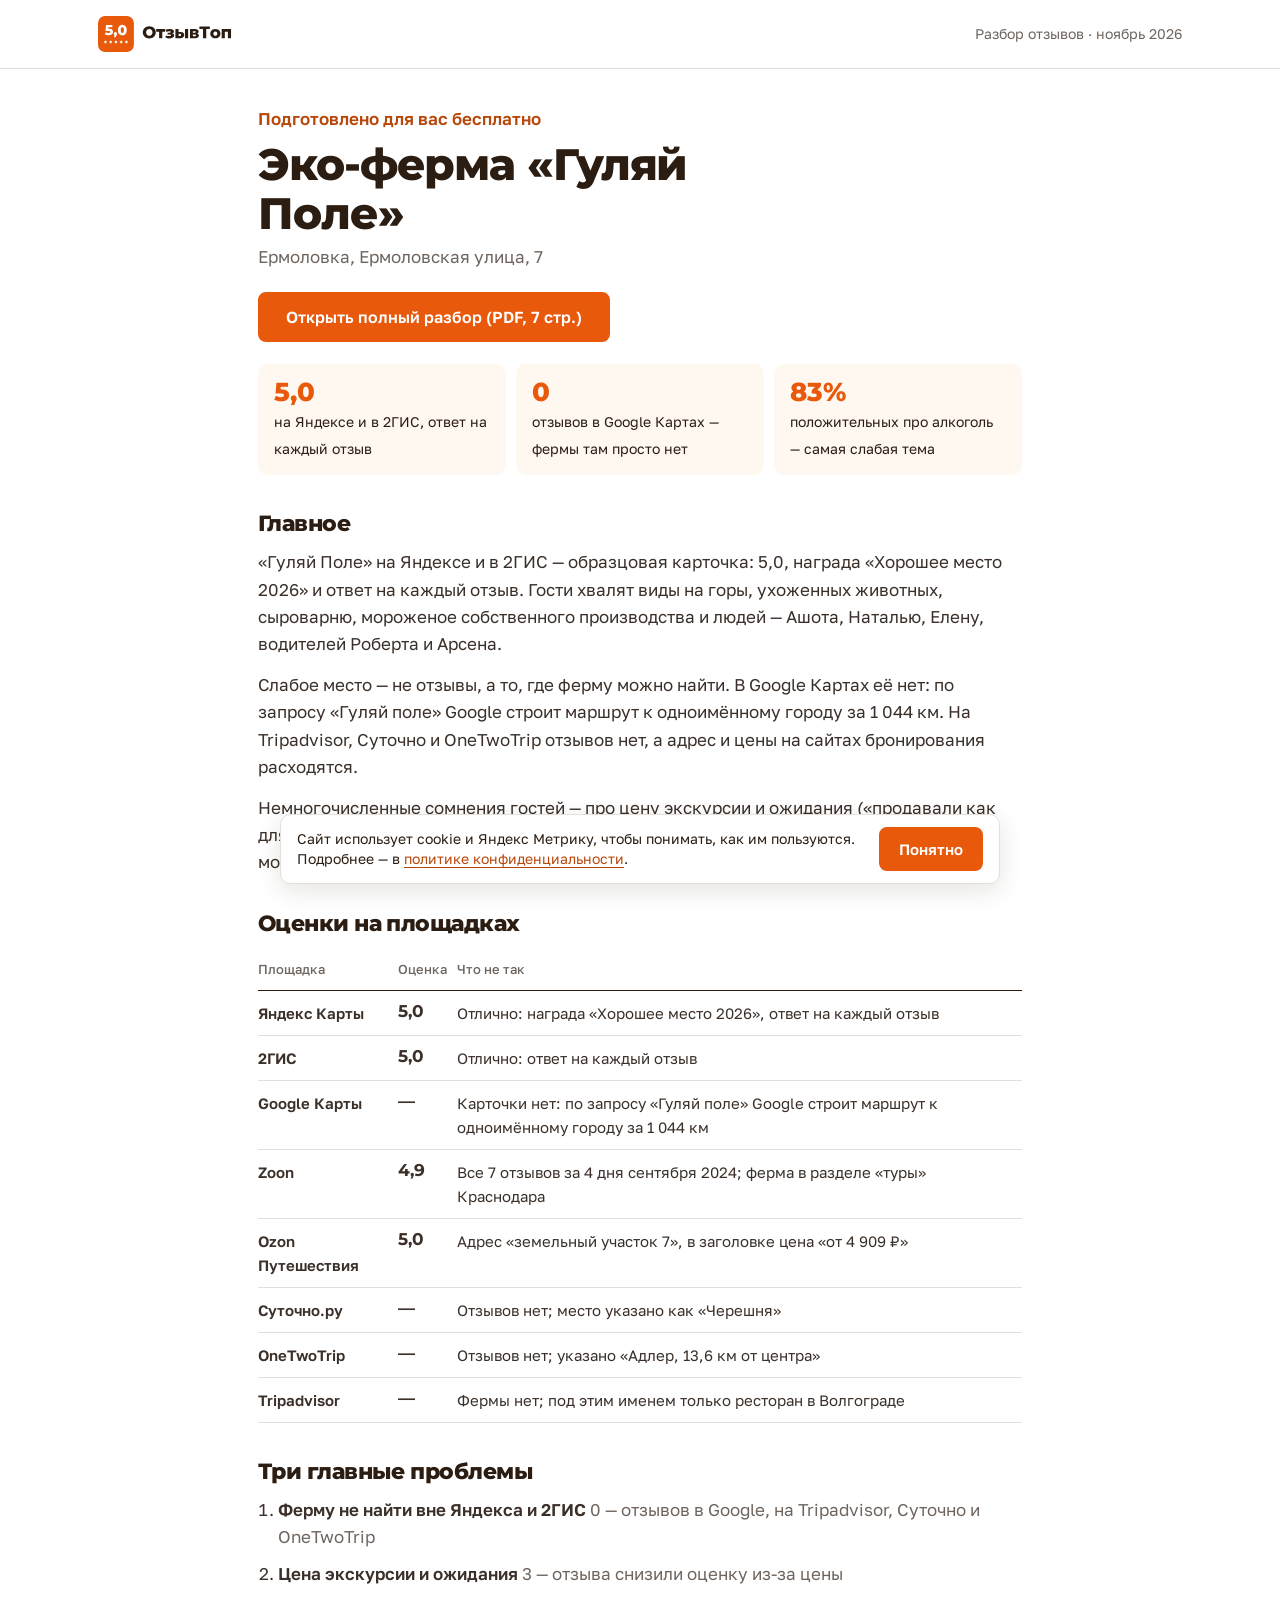
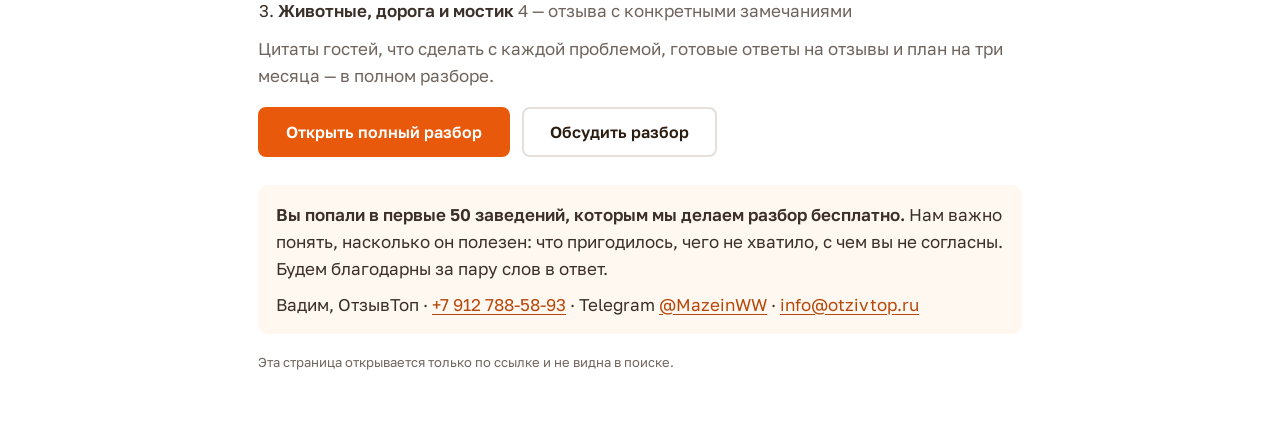
==== r/88nn4f/index.html @ 9ada380e "Личная страница разбора: эко-ферма Гуляй Поле Co-Authored-By: Claude Opus 5.5 <noreply@anthropic.com" ====
<!DOCTYPE html>
<html lang="ru">
<head>
<meta charset="utf-8">
<meta name="viewport" content="width=device-width, initial-scale=1">
<meta name="robots" content="noindex, nofollow">
<title>Разбор отзывов — Эко-ферма «Гуляй Поле» · ОтзывТоп</title>
<link rel="icon" href="/favicon.ico">
<link rel="stylesheet" href="/style.css">
</head>
<body class="rpage">
<header class="rp-top"><div class="wrap"><a href="/" class="logo" aria-label="ОтзывТоп — на главную"><img src="/img/logo.svg" alt="ОтзывТоп" height="34"></a><span class="rp-meta">Разбор отзывов · ноябрь 2026</span></div></header>
<main class="wrap rp">
  <p class="rp-kicker">Подготовлено для вас бесплатно</p>
  <h1>Эко-ферма «Гуляй Поле»</h1>
  <p class="rp-addr">Ермоловка, Ермоловская улица, 7</p>
  <div class="rp-cta"><a class="btn" href="razbor.pdf" target="_blank" rel="noopener">Открыть полный разбор (PDF, 7 стр.)</a></div>
  <div class="rp-keys"><div><b>5,0</b><span>на Яндексе и в 2ГИС, ответ на каждый отзыв</span></div><div><b>0</b><span>отзывов в Google Картах — фермы там просто нет</span></div><div><b>83%</b><span>положительных про алкоголь — самая слабая тема</span></div></div>
  <h2>Главное</h2>
  <p>«Гуляй Поле» на Яндексе и в 2ГИС — образцовая карточка: 5,0, награда «Хорошее место 2026» и ответ на каждый отзыв. Гости хвалят виды на горы, ухоженных животных, сыроварню, мороженое собственного производства и людей — Ашота, Наталью, Елену, водителей Роберта и Арсена.</p><p>Слабое место — не отзывы, а то, где ферму можно найти. В Google Картах её нет: по запросу «Гуляй поле» Google строит маршрут к одноимённому городу за 1 044 км. На Tripadvisor, Суточно и OneTwoTrip отзывов нет, а адрес и цены на сайтах бронирования расходятся.</p><p>Немногочисленные сомнения гостей — про цену экскурсии и ожидания («продавали как для детей»), состояние отдельных животных, дорогу через пограничный пункт и старый мостик к каньону.</p>
  <h2>Оценки на площадках</h2>
  <div class="table-wrap"><table class="rp-tab"><thead><tr><th scope="col">Площадка</th><th scope="col">Оценка</th><th scope="col">Что не так</th></tr></thead><tbody><tr><th scope='row'>Яндекс Карты</th><td class=''>5,0</td><td>Отлично: награда «Хорошее место 2026», ответ на каждый отзыв</td></tr><tr><th scope='row'>2ГИС</th><td class=''>5,0</td><td>Отлично: ответ на каждый отзыв</td></tr><tr><th scope='row'>Google Карты</th><td class=''>—</td><td>Карточки нет: по запросу «Гуляй поле» Google строит маршрут к одноимённому городу за 1 044 км</td></tr><tr><th scope='row'>Zoon</th><td class=''>4,9</td><td>Все 7 отзывов за 4 дня сентября 2024; ферма в разделе «туры» Краснодара</td></tr><tr><th scope='row'>Ozon Путешествия</th><td class=''>5,0</td><td>Адрес «земельный участок 7», в заголовке цена «от 4 909 ₽»</td></tr><tr><th scope='row'>Суточно.ру</th><td class=''>—</td><td>Отзывов нет; место указано как «Черешня»</td></tr><tr><th scope='row'>OneTwoTrip</th><td class=''>—</td><td>Отзывов нет; указано «Адлер, 13,6 км от центра»</td></tr><tr><th scope='row'>Tripadvisor</th><td class=''>—</td><td>Фермы нет; под этим именем только ресторан в Волгограде</td></tr></tbody></table></div>
  <h2>Три главные проблемы</h2>
  <ol class="rp-probs"><li><b>Ферму не найти вне Яндекса и 2ГИС</b> <span>0 — отзывов в Google, на Tripadvisor, Суточно и OneTwoTrip</span></li><li><b>Цена экскурсии и ожидания</b> <span>3 — отзыва снизили оценку из-за цены</span></li><li><b>Животные, дорога и мостик</b> <span>4 — отзыва с конкретными замечаниями</span></li></ol>
  <p class="rp-more">Цитаты гостей, что сделать с каждой проблемой, готовые ответы на отзывы и план на три месяца — в полном разборе.</p>
  <div class="rp-cta"><a class="btn" href="razbor.pdf" target="_blank" rel="noopener">Открыть полный разбор</a><a class="btn btn--ghost" href="mailto:info@otzivtop.ru?subject=Разбор отзывов — Гуляй Поле">Обсудить разбор</a></div>
  <div class="rp-note"><p><b>Вы попали в первые 50 заведений, которым мы делаем разбор бесплатно.</b> Нам важно понять, насколько он полезен: что пригодилось, чего не хватило, с чем вы не согласны. Будем благодарны за пару слов в ответ.</p>
  <p>Вадим, ОтзывТоп · <a href="tel:+79127885893">+7 912 788-58-93</a> · Telegram <a href="https://t.me/MazeinWW">@MazeinWW</a> · <a href="mailto:info@otzivtop.ru">info@otzivtop.ru</a></p></div>
  <p class="rp-private">Эта страница открывается только по ссылке и не видна в поиске.</p>
</main>
<script src="/metrika.js" defer></script>
</body>
</html>
---- style.css ----
@font-face{font-family:"Golos Text";font-weight:400;font-style:normal;font-display:swap;src:url(fonts/golos-400.woff2) format("woff2")}
@font-face{font-family:"Golos Text";font-weight:500;font-style:normal;font-display:swap;src:url(fonts/golos-500.woff2) format("woff2")}
@font-face{font-family:"Golos Text";font-weight:600;font-style:normal;font-display:swap;src:url(fonts/golos-600.woff2) format("woff2")}
@font-face{font-family:"Montserrat";font-weight:700;font-style:normal;font-display:swap;src:url(fonts/montserrat-700.woff2) format("woff2")}
@font-face{font-family:"Montserrat";font-weight:800;font-style:normal;font-display:swap;src:url(fonts/montserrat-800.woff2) format("woff2")}
:root{
  --ink:#2B1D12;        /* тёмно-коричневый из логотипа */
  --text:#3B3029;
  --muted:#6F655E;
  --orange:#E8590C;     /* фирменный */
  --orange-ink:#B8470A; /* для текста на белом, контраст 5:1 */
  --marker:#FFE07A;     /* жёлтый маркер, как звёзды */
  --paper:#FFFFFF;
  --tint:#F7F5F3;
  --line:#E4DFDA;
}
*{box-sizing:border-box}
html{scroll-behavior:smooth;scroll-padding-top:76px}
@media (prefers-reduced-motion:reduce){html{scroll-behavior:auto}}
body{margin:0;font-family:"Golos Text",Arial,sans-serif;font-size:17px;line-height:1.6;color:var(--text);background:var(--paper)}
img{max-width:100%;height:auto;display:block}
a{color:var(--orange-ink);text-underline-offset:3px}
a:hover{color:var(--ink)}
:focus-visible{outline:3px solid var(--orange);outline-offset:2px}
.wrap{max-width:1140px;margin:0 auto;padding:0 28px}
.sr{position:absolute;width:1px;height:1px;overflow:hidden;clip:rect(0 0 0 0)}

h1,h2,h3{font-family:Montserrat,Arial,sans-serif;color:var(--ink);margin:0 0 18px;letter-spacing:-.025em}
h1{font-size:clamp(32px,3.9vw,50px);line-height:1.1;font-weight:800;max-width:19ch}
h2{font-size:clamp(26px,2.8vw,36px);line-height:1.15;font-weight:800}
p{margin:0 0 14px}

/* Кнопки */
.btn{display:inline-flex;align-items:center;justify-content:center;min-height:50px;padding:0 26px;border-radius:8px;background:var(--orange);color:#fff;font:600 16px/1 "Golos Text",Arial,sans-serif;text-decoration:none;border:2px solid var(--orange);cursor:pointer}
.btn:hover{background:var(--orange-ink);border-color:var(--orange-ink);color:#fff}
.btn--ghost{background:#fff;color:var(--ink);border-color:var(--line)}
.btn--ghost:hover{background:#fff;color:var(--orange-ink);border-color:var(--orange)}
.btn--sm{min-height:44px;padding:0 18px;font-size:15px}
.link-strong{font-weight:600;color:var(--ink);text-decoration:underline;text-decoration-color:var(--orange);text-decoration-thickness:2px}

/* Шапка */
.top{position:sticky;top:0;z-index:10;background:rgba(255,255,255,.96);border-bottom:1px solid var(--line)}
.top__in{display:flex;align-items:center;gap:36px;height:68px}
.logo img{height:36px;width:auto}
.nav{display:flex;gap:28px;margin-left:auto}
.nav a{color:var(--text);text-decoration:none;font-size:15px;font-weight:500}
.nav a:hover{color:var(--orange-ink)}

/* Первый экран */
.hero{padding:76px 0 88px;border-bottom:1px solid var(--line)}
.hero__in{display:grid;grid-template-columns:1fr 480px;gap:64px;align-items:center}
.lead{font-size:19px;color:var(--muted);max-width:34em}
.hero__btns{display:flex;flex-wrap:wrap;align-items:center;gap:28px;margin:30px 0 44px}
.facts{display:grid;grid-template-columns:repeat(3,minmax(0,max-content));gap:20px 36px;margin:0;padding-top:24px;border-top:1px solid var(--line)}
.facts dt{font:800 22px/1.2 Montserrat,Arial,sans-serif;color:var(--ink)}
.facts dd{margin:4px 0 0;font-size:14px;color:var(--muted)}

/* Отзыв с разметкой — главный элемент */
.review{margin:0;background:#fff;border:1px solid var(--line);border-radius:14px;padding:26px 26px 20px;box-shadow:0 1px 0 var(--line),0 24px 48px -28px rgba(43,29,18,.35)}
.review__meta{display:flex;align-items:center;gap:12px;margin-bottom:14px}
.review__meta b{display:block;color:var(--ink);font-weight:600;font-size:15px}
.review__ava{width:40px;height:40px;border-radius:50%;background:#EDE7E1;color:var(--ink);display:flex;align-items:center;justify-content:center;font-size:14px;font-weight:600}
.review__stars{display:flex;gap:2px;margin-top:2px}
.review__stars svg{width:15px;height:15px;fill:#F5B301}
.review__stars svg.off{fill:#E4DFDA}
.review__src{margin-left:auto;font-size:13px;color:var(--muted)}
.review__text{margin:0 0 18px;font-size:17px;line-height:1.7;color:var(--text)}
.review mark{background:linear-gradient(transparent 12%,var(--marker) 12%,var(--marker) 88%,transparent 88%);color:inherit;padding:0 2px;border-radius:2px;position:relative;transition:background-color .15s}
.review mark::after{content:attr(data-t);position:relative;top:-.55em;margin-left:2px;font-size:11px;font-weight:600;color:var(--orange-ink)}
.review__tags{list-style:none;margin:0 0 14px;padding:14px 0 0;border-top:1px dashed var(--line);display:grid;grid-template-columns:repeat(3,1fr);gap:10px}
.review__tags li{font-size:13px;color:var(--muted);padding:8px 10px;border-radius:8px;cursor:default}
.review__tags li::before{content:attr(data-t);display:inline-flex;align-items:center;justify-content:center;width:18px;height:18px;border-radius:50%;background:var(--orange);color:#fff;font-size:11px;font-weight:600;margin-right:6px;vertical-align:1px}
.review__tags b{color:var(--ink);font-weight:600}
.review__tags span{display:block;margin-top:2px}
.review figcaption{font-size:13px;color:var(--muted);line-height:1.5}
.review[data-active="1"] li[data-t="1"],.review[data-active="2"] li[data-t="2"],.review[data-active="3"] li[data-t="3"]{background:#FFF6D6}
.review[data-active="1"] mark[data-t="1"],.review[data-active="2"] mark[data-t="2"],.review[data-active="3"] mark[data-t="3"]{background:var(--marker)}

/* Блоки */
.block{padding:88px 0}
.block--tint{background:var(--tint)}
.block__head{max-width:680px;margin-bottom:36px}
.block__head p{color:var(--muted);font-size:18px}

/* Таблицы */
.table-wrap{position:relative;overflow-x:auto;-webkit-overflow-scrolling:touch}
table{width:100%;border-collapse:collapse}
th,td{text-align:left;vertical-align:top;padding:18px 20px 18px 0;border-bottom:1px solid var(--line)}
thead th{font-size:14px;font-weight:500;color:var(--muted);padding-top:0;border-bottom:2px solid var(--ink)}
.finds{min-width:820px}
.finds td:first-child{font-weight:600;color:var(--ink);width:210px}
.finds td:last-child{color:var(--muted);font-size:16px}
.num{font:800 28px/1.1 Montserrat,Arial,sans-serif;color:var(--ink);white-space:nowrap;width:180px}
.num small{display:block;font:400 13px/1.35 "Golos Text",Arial,sans-serif;color:var(--muted);white-space:normal;margin-top:4px;max-width:170px}
.num--bad{color:var(--orange-ink)}

/* Содержание отчёта */
.contents{display:grid;grid-template-columns:1fr 1fr;gap:0 64px;margin:0}
.contents div{padding:22px 0;border-top:1px solid var(--line)}
.contents dt{font:700 19px/1.3 Montserrat,Arial,sans-serif;color:var(--ink);margin-bottom:6px}
.contents dd{margin:0;color:var(--muted)}

/* Пример */
.primer{display:grid;grid-template-columns:440px 1fr;gap:72px;align-items:center}
.primer__img{display:block;border:1px solid var(--line);box-shadow:0 24px 48px -28px rgba(43,29,18,.4)}
.primer__text p{color:var(--muted);max-width:30em}

/* Шаги */
.steps{list-style:none;margin:0;padding:0;display:grid;grid-template-columns:repeat(3,1fr);gap:40px;counter-reset:s;position:relative}
.steps li{counter-increment:s;position:relative;padding-top:56px}
.steps li::before{content:counter(s);position:absolute;top:0;left:0;width:40px;height:40px;border-radius:50%;background:var(--ink);color:#fff;display:flex;align-items:center;justify-content:center;font:800 17px/1 Montserrat,Arial,sans-serif;z-index:1}
.steps li:not(:last-child)::after{content:"";position:absolute;top:20px;left:52px;right:-28px;height:2px;background:var(--line)}
.steps b{display:block;font:700 19px/1.3 Montserrat,Arial,sans-serif;color:var(--ink);margin-bottom:6px}
.steps span{color:var(--muted)}

/* Цены */
.prices{min-width:720px}
.prices th[scope=row]{font:700 18px/1.3 Montserrat,Arial,sans-serif;color:var(--ink);width:280px}
.prices td{color:var(--muted);vertical-align:middle}
.prices th[scope=row]{vertical-align:middle}
.prices .sum{font:800 24px/1 Montserrat,Arial,sans-serif;color:var(--ink);white-space:nowrap}
.prices td:last-child{text-align:right;padding-right:0;width:1%}
.prices tr.is-main th,.prices tr.is-main td{background:#FFF4EC}
.prices tr.is-main th{box-shadow:inset 4px 0 0 var(--orange);padding-left:20px}
.prices tbody th{padding-left:20px}
.prices thead th:first-child{padding-left:20px}
.prices tr.is-main td:last-child{padding-right:16px}
.badge{display:inline-block;margin-left:8px;font:500 12px/1 "Golos Text",Arial,sans-serif;color:var(--orange-ink);border:1px solid #F3C3A5;border-radius:20px;padding:5px 9px;vertical-align:3px;letter-spacing:0}

/* Вопросы */
.faq{display:grid;grid-template-columns:1fr 1fr;gap:0 64px;margin:0}
.faq div{padding:22px 0;border-top:1px solid var(--line)}
.faq dt{font-weight:600;color:var(--ink);font-size:18px;margin-bottom:6px}
.faq dd{margin:0;color:var(--muted)}

/* Кто мы */
.about{display:grid;grid-template-columns:.8fr 1.2fr;gap:72px;align-items:start}
.about__text p{color:var(--muted);font-size:18px;max-width:36em}

/* Заказ */
.order{display:grid;grid-template-columns:.8fr 1.2fr;gap:72px;align-items:start}
.order__text p{color:var(--muted)}
.form{display:grid;gap:18px;padding:32px;border:1px solid var(--line);border-radius:14px;background:#fff}
.form__row{display:grid;grid-template-columns:1fr 1fr;gap:18px}
.form label{display:grid;gap:6px;font-size:15px;font-weight:500;color:var(--ink)}
.form input[type=text],.form input[type=url],.form select,.form textarea{font:400 16px/1.4 "Golos Text",Arial,sans-serif;padding:12px 14px;border:1px solid #CFC7C0;border-radius:8px;background:#fff;color:var(--text);width:100%}
.form input:focus,.form select:focus,.form textarea:focus{outline:2px solid var(--orange);outline-offset:0;border-color:var(--orange)}
.form .check{grid-template-columns:22px 1fr;align-items:start;font-weight:400;font-size:14px;color:var(--muted)}
.form .check input{width:18px;height:18px;margin:3px 0 0;accent-color:var(--orange)}
.form .btn{justify-self:start}
.more summary{cursor:pointer;color:var(--orange-ink);font-size:15px;list-style:none;width:max-content}
.more summary::-webkit-details-marker{display:none}
.more summary:hover{text-decoration:underline}
.more[open] summary{margin-bottom:12px}
.more__field{display:grid}
.hp{position:absolute;left:-9999px;width:1px;height:1px;opacity:0}

/* Подвал */
.foot{border-top:1px solid var(--line);padding:36px 0 44px}
.foot__in{display:flex;flex-wrap:wrap;align-items:center;gap:20px 40px}
.foot__in img{height:32px;width:auto}
.foot__links{display:flex;flex-wrap:wrap;gap:10px 28px}
.foot__links a{color:var(--text);font-size:15px;text-decoration:none}
.foot__links a:hover{color:var(--orange-ink)}
.foot__legal{flex-basis:100%;margin:0;font-size:13px;color:var(--muted)}

/* Простые страницы */
.page{padding:56px 0 88px}
.page .wrap{max-width:780px}
.page h1{font-size:34px;max-width:none}
.page h2{font-size:21px;margin-top:34px}
.note-box{border:1px solid var(--line);border-radius:14px;padding:40px}

@media (max-width:1000px){
  .nav{display:none}
  .top__in{justify-content:space-between}
  .hero__in,.primer,.order,.about{grid-template-columns:1fr;gap:48px}
  .hero{padding:48px 0 64px}
  .primer__img{max-width:420px}
  .block{padding:64px 0}
}
@media (max-width:720px){
  body{font-size:16px}
  .contents,.faq{grid-template-columns:1fr}
  .steps{grid-template-columns:1fr;gap:28px}
  .steps li{padding:0 0 0 58px}
  .steps li:not(:last-child)::after{top:48px;left:19px;right:auto;bottom:-20px;width:2px;height:auto}
  .form__row{grid-template-columns:1fr}
  .form{padding:22px}
  .review{padding:20px}
  .review__tags{grid-template-columns:1fr}
  .wrap{padding:0 20px}
  .logo img{height:30px}
  .finds{min-width:0}
  .finds thead{display:none}
  .finds,.finds tbody,.finds tr,.finds td{display:block;width:auto}
  .finds tr{padding:18px 0;border-bottom:1px solid var(--line)}
  .finds td{border:0;padding:0}
  .finds td:first-child{width:auto;margin-bottom:8px}
  .finds td.num{display:inline-block;vertical-align:top;margin:0 28px 10px 0;width:auto}
  .finds td.num::before{display:block;font:400 13px/1.3 "Golos Text",Arial,sans-serif;color:var(--muted);margin-bottom:4px}
  .finds td.num:not(.num--bad)::before{content:"Яндекс Карты"}
  .finds td.num--bad::before{content:"Другая площадка"}
}
@media (max-width:600px){.facts{gap:16px 18px}.facts dt{font-size:19px}.facts dd{font-size:13px}}
/* Цены на телефоне: карточки вместо широкой таблицы */
@media (max-width:640px){
  .prices{min-width:0}
  .prices thead{display:none}
  .prices,.prices tbody{display:block}
  .prices tr{display:grid;grid-template-columns:1fr auto;grid-template-areas:"name sum" "freq btn" "unit btn";column-gap:14px;row-gap:2px;padding:16px 16px;border-bottom:1px solid var(--line)}
  .prices tr.is-main{background:#FFF4EC;box-shadow:inset 4px 0 0 var(--orange)}
  .prices th,.prices td,.prices tr.is-main th,.prices tr.is-main td{display:block;padding:0;border:0;background:none;box-shadow:none;width:auto}
  .prices th[scope=row]{grid-area:name;font-size:17px;width:auto}
  .prices td:nth-of-type(1){grid-area:freq;font-size:14px;margin-top:4px}
  .prices td:nth-of-type(2){grid-area:unit;font-size:14px}
  .prices td:nth-of-type(2)::after{content:" за разбор"}
  .prices .sum{grid-area:sum;font-size:21px;text-align:right}
  .prices td:last-child,.prices tr.is-main td:last-child{grid-area:btn;align-self:end;text-align:right;padding:0}
  .prices tbody th[scope=row],.prices tr.is-main th[scope=row]{padding:0}
  .prices .badge{display:block;width:max-content;margin:6px 0 2px;padding:5px 9px;border-radius:20px}
}
/* Уведомление о cookie */
.cookie{position:fixed;left:16px;right:16px;bottom:16px;z-index:50;max-width:720px;margin:0 auto;display:flex;align-items:center;gap:16px;background:#fff;border:1px solid var(--line);border-radius:10px;padding:12px 16px;box-shadow:0 6px 24px rgba(43,29,18,.12);font-size:14px;line-height:1.45}
.cookie p{margin:0;flex:1;color:var(--ink)}
.cookie a{color:var(--orange-ink)}
@media (max-width:600px){.cookie{flex-direction:column;align-items:stretch;gap:10px}}
/* Личная страница разбора */
.rp-top{border-bottom:1px solid var(--line)}
.rp-top .wrap{display:flex;align-items:center;justify-content:space-between;min-height:68px}
.rp-meta{font-size:14px;color:var(--muted)}
.rp{max-width:820px;padding-top:36px;padding-bottom:56px}
.rp-kicker{color:var(--orange-ink);font-weight:600;margin:0 0 8px}
.rp h1{font-size:clamp(30px,5vw,44px);margin-bottom:6px}
.rp-addr{color:var(--muted);margin:0 0 22px}
.rp h2{font-size:22px;margin:36px 0 12px}
.rp-cta{display:flex;flex-wrap:wrap;gap:12px;margin:18px 0}
.rp-keys{display:grid;grid-template-columns:repeat(3,1fr);gap:10px;margin:22px 0 4px}
.rp-keys div{background:#FFF8F0;border-radius:10px;padding:14px 16px}
.rp-keys b{display:block;font:800 26px/1.1 Montserrat,Arial,sans-serif;color:var(--orange)}
.rp-keys span{font-size:14px;color:var(--ink)}
.rp-tab{width:100%;border-collapse:collapse;font-size:15px}
.rp-tab th,.rp-tab td{text-align:left;padding:10px 10px 10px 0;border-bottom:1px solid var(--line);vertical-align:top}
.rp-tab thead th{font-size:13px;color:var(--muted);font-weight:500;border-bottom:1.5px solid var(--ink)}
.rp-tab td:nth-child(2){font:700 17px/1.2 Montserrat,Arial,sans-serif;white-space:nowrap}
.rp-tab td.low{color:var(--orange-ink)}
.rp-probs{padding-left:20px;margin:0}
.rp-probs li{margin-bottom:10px}
.rp-probs span{color:var(--muted)}
.rp-more{color:var(--muted)}
.rp-note{background:#FFF8F0;border-radius:10px;padding:16px 18px;margin-top:28px}
.rp-note p{margin:0 0 8px}.rp-note p:last-child{margin:0}
.rp-private{font-size:13px;color:var(--muted);margin-top:18px}
@media (max-width:600px){.rp-keys{grid-template-columns:1fr}.rp-cta .btn{width:100%}}
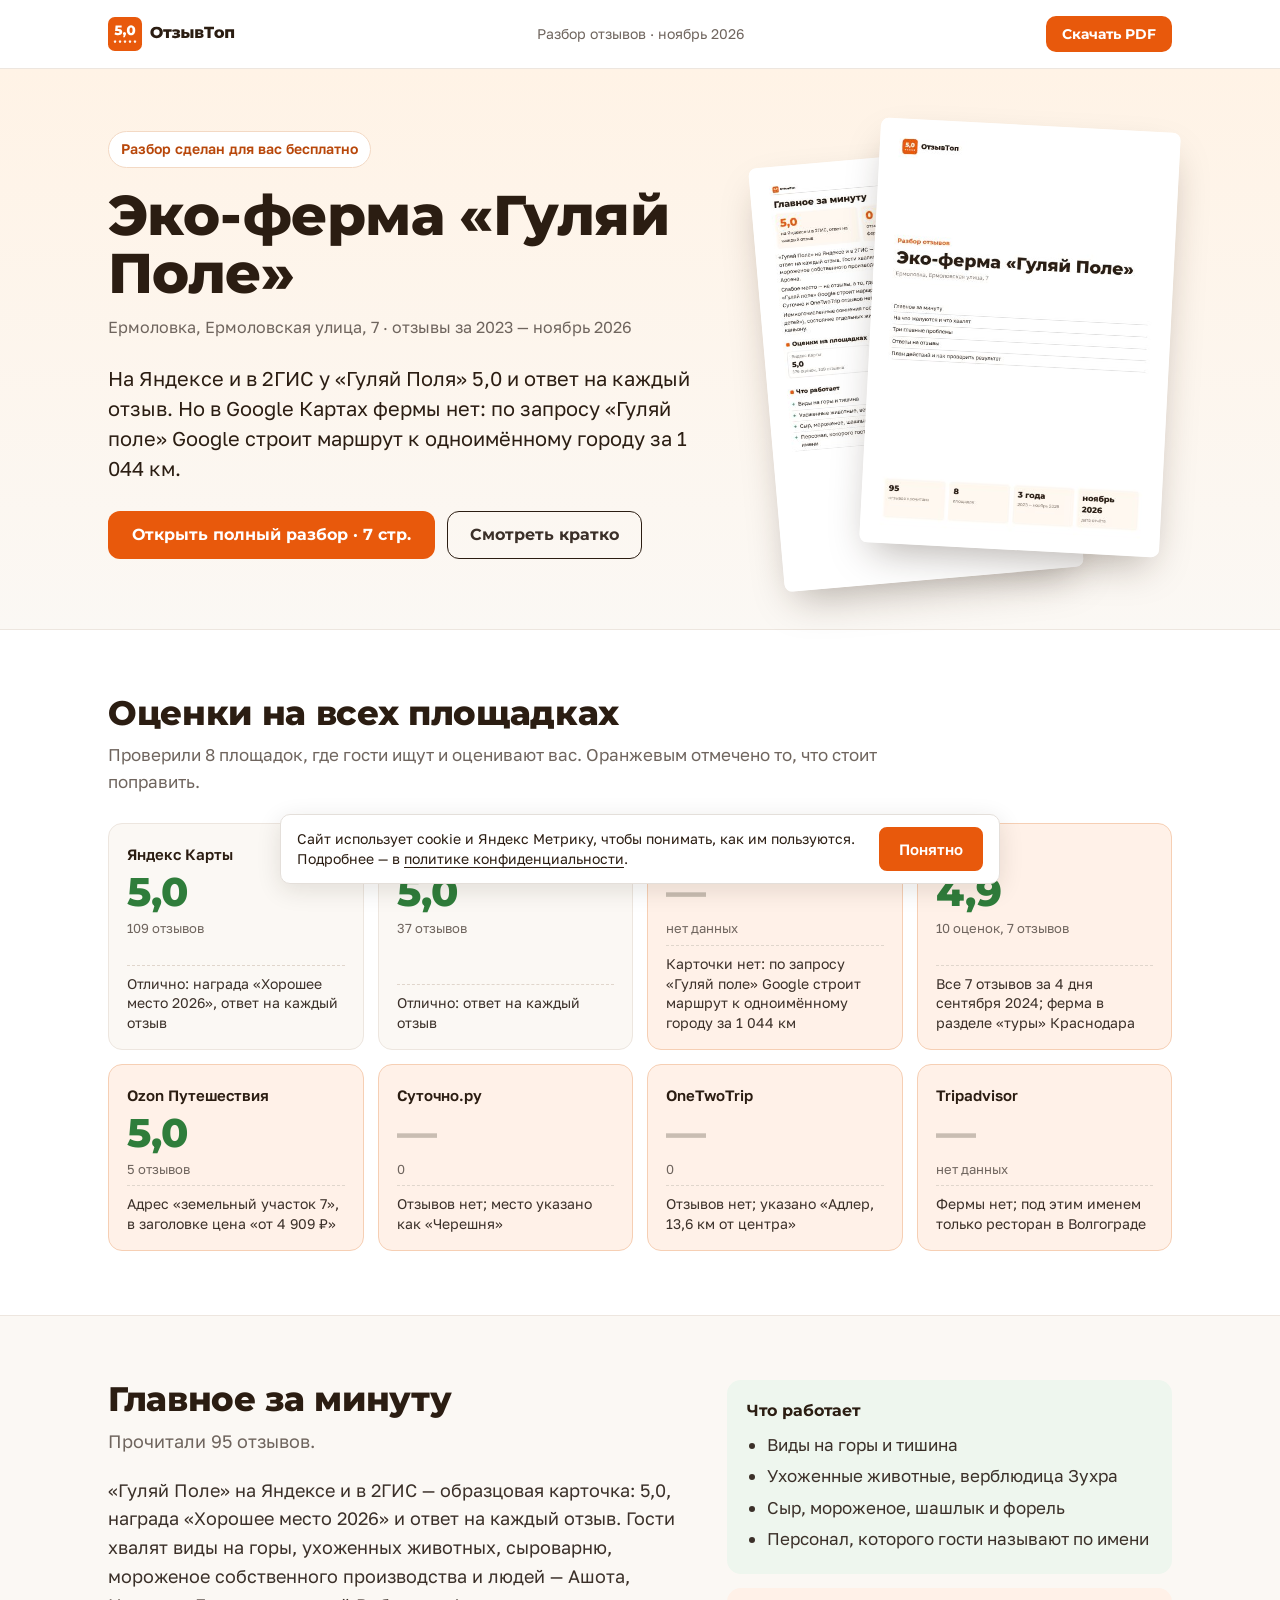
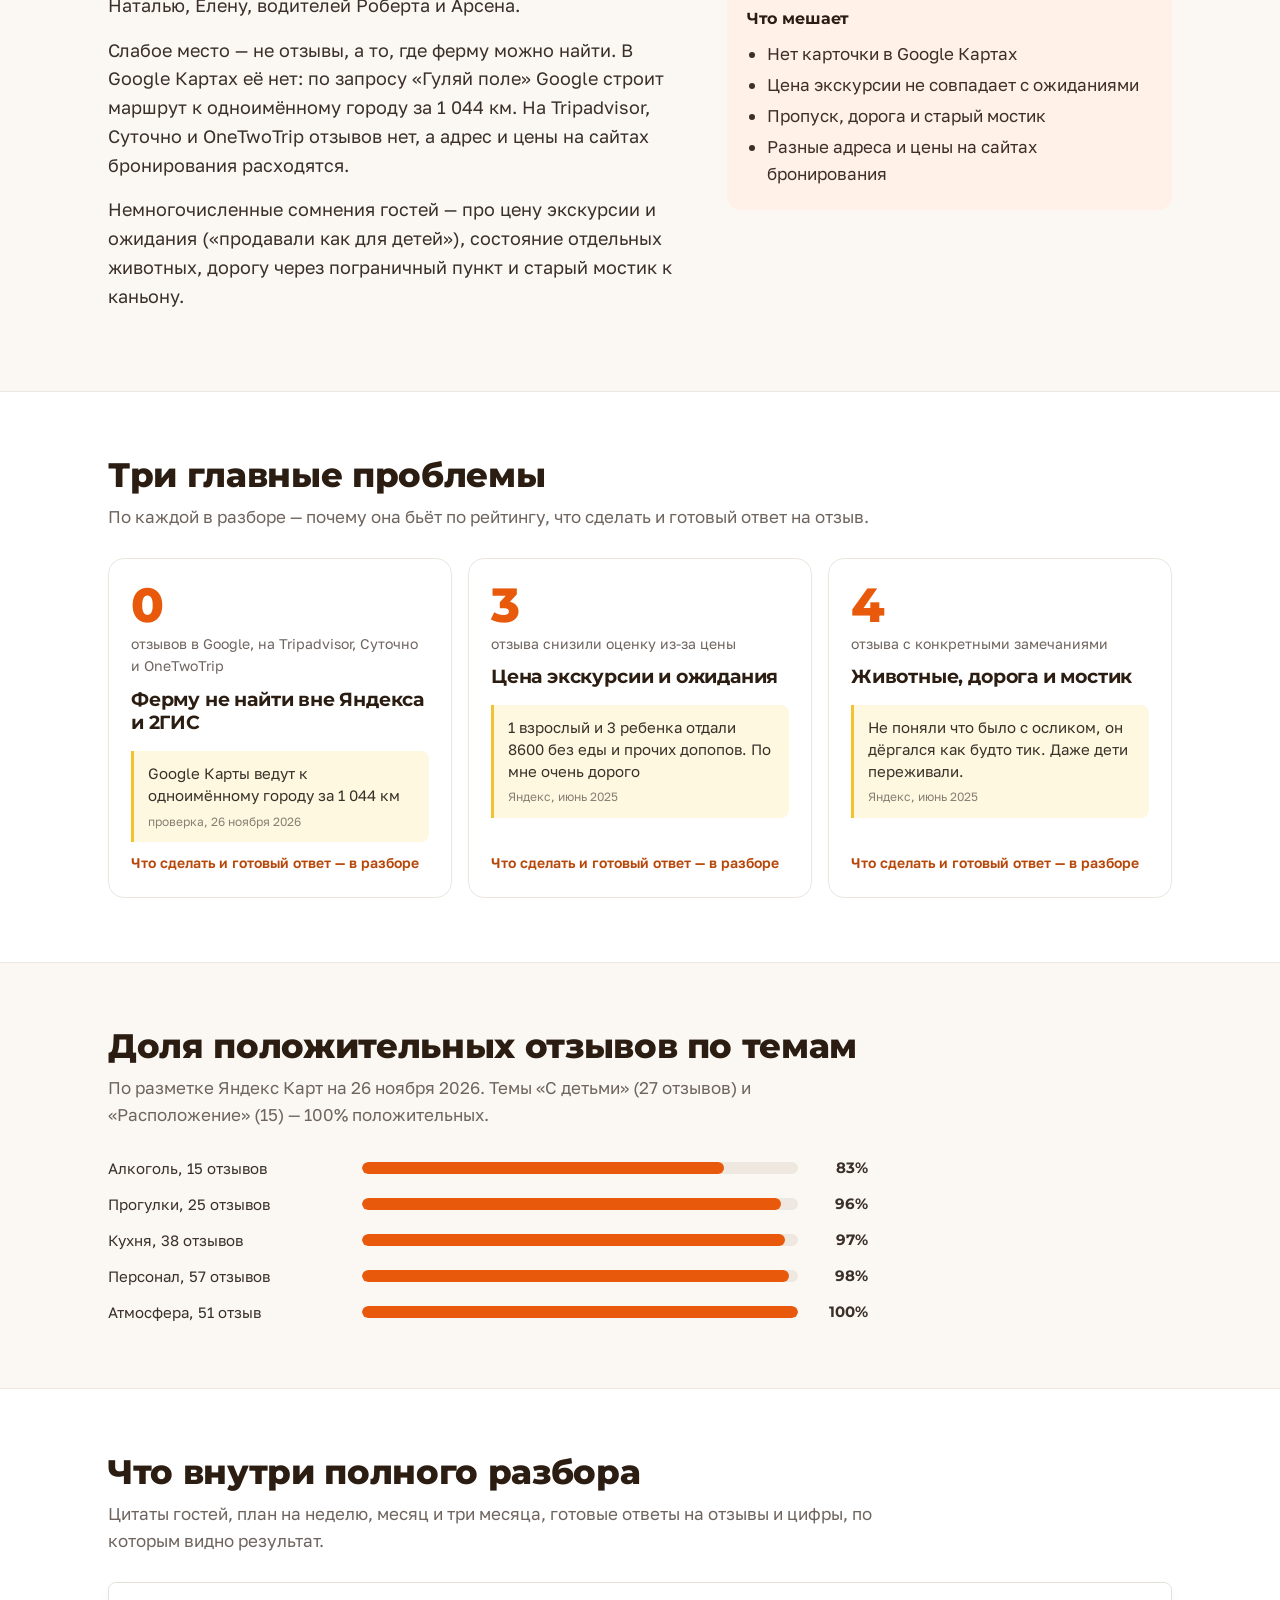
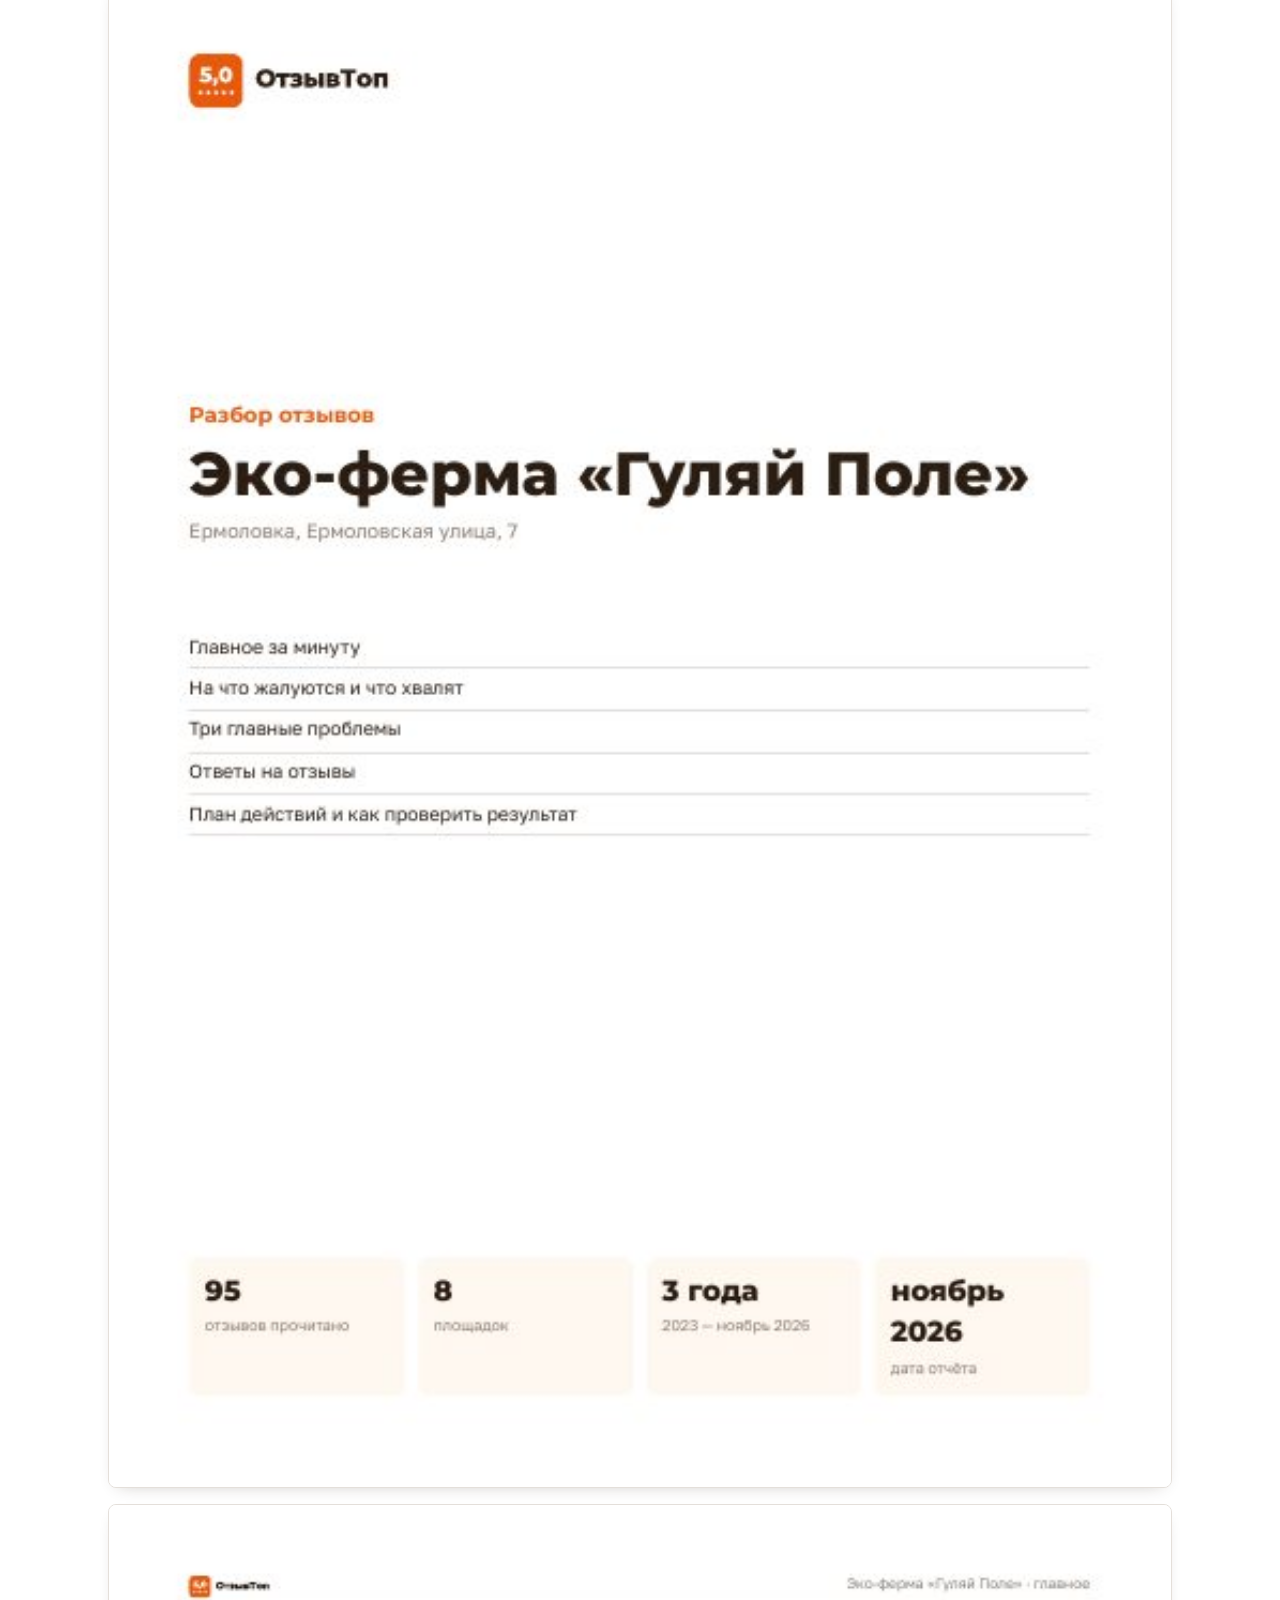
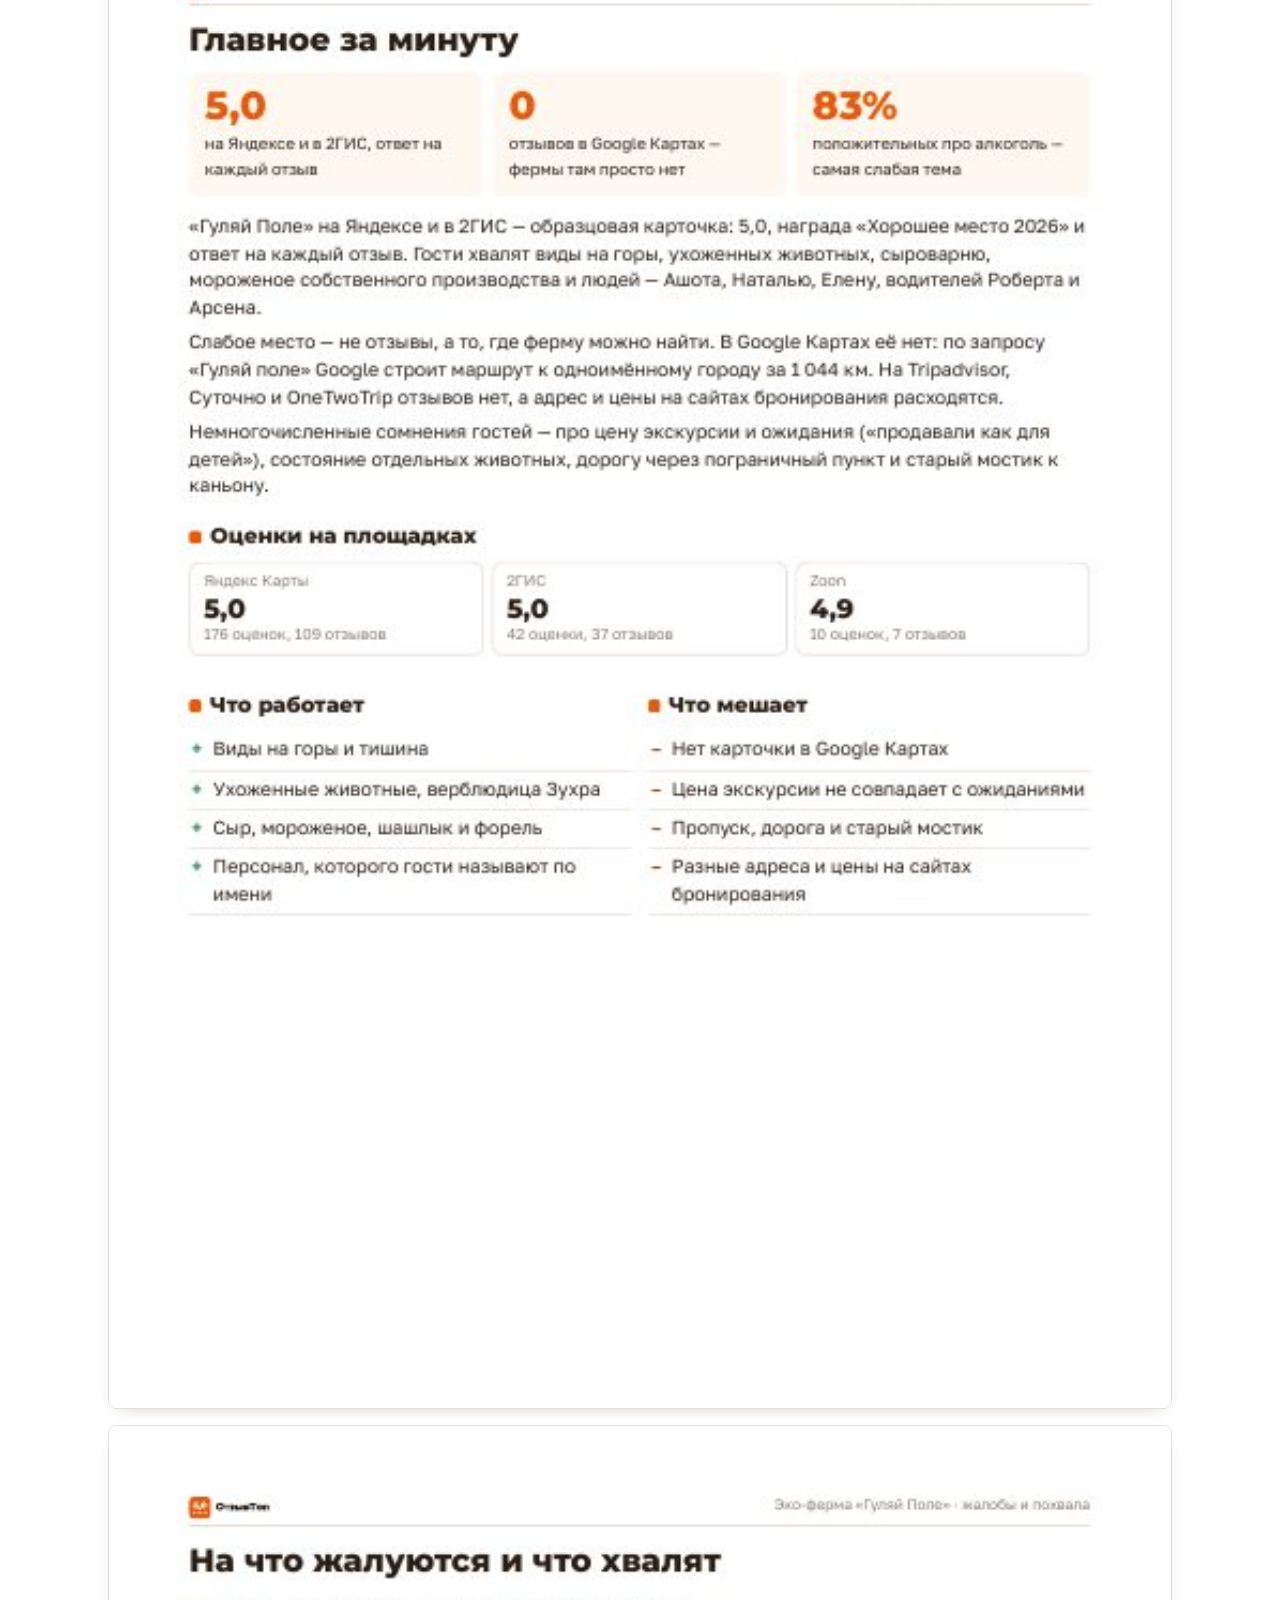
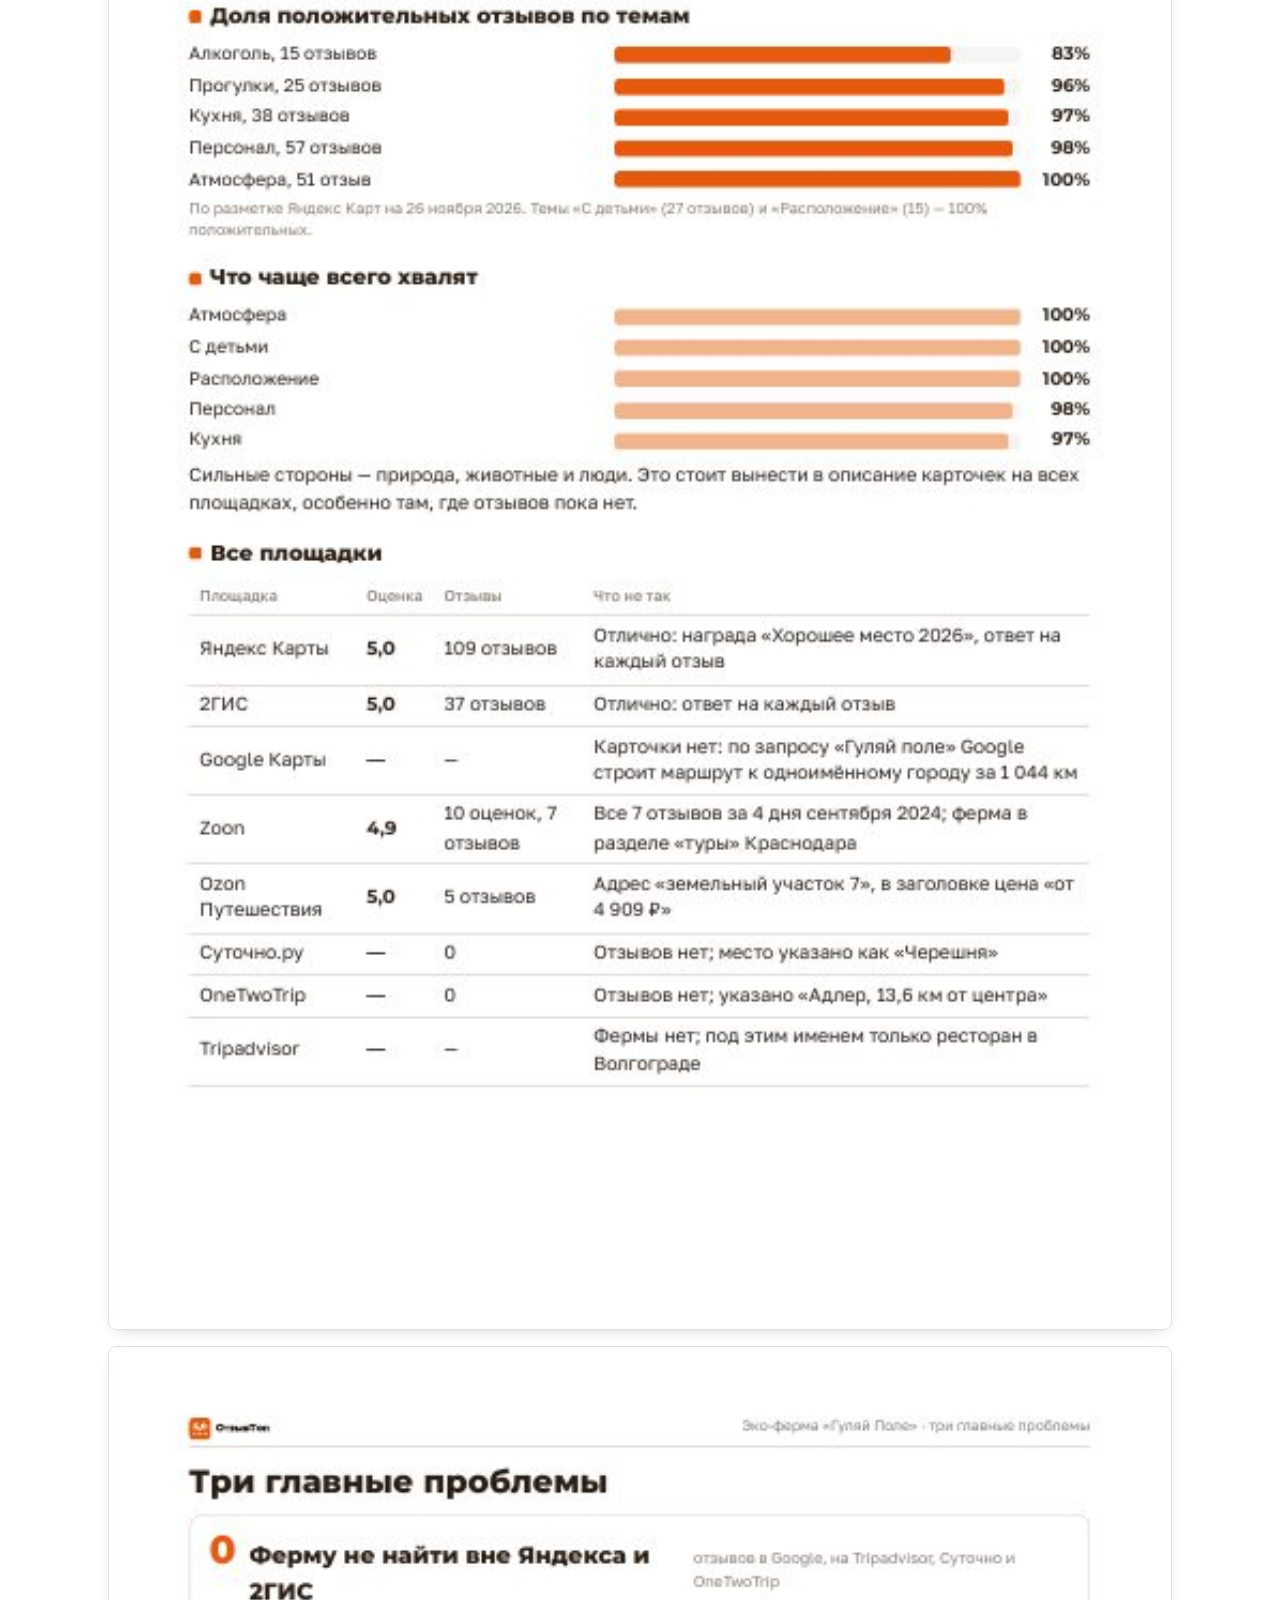
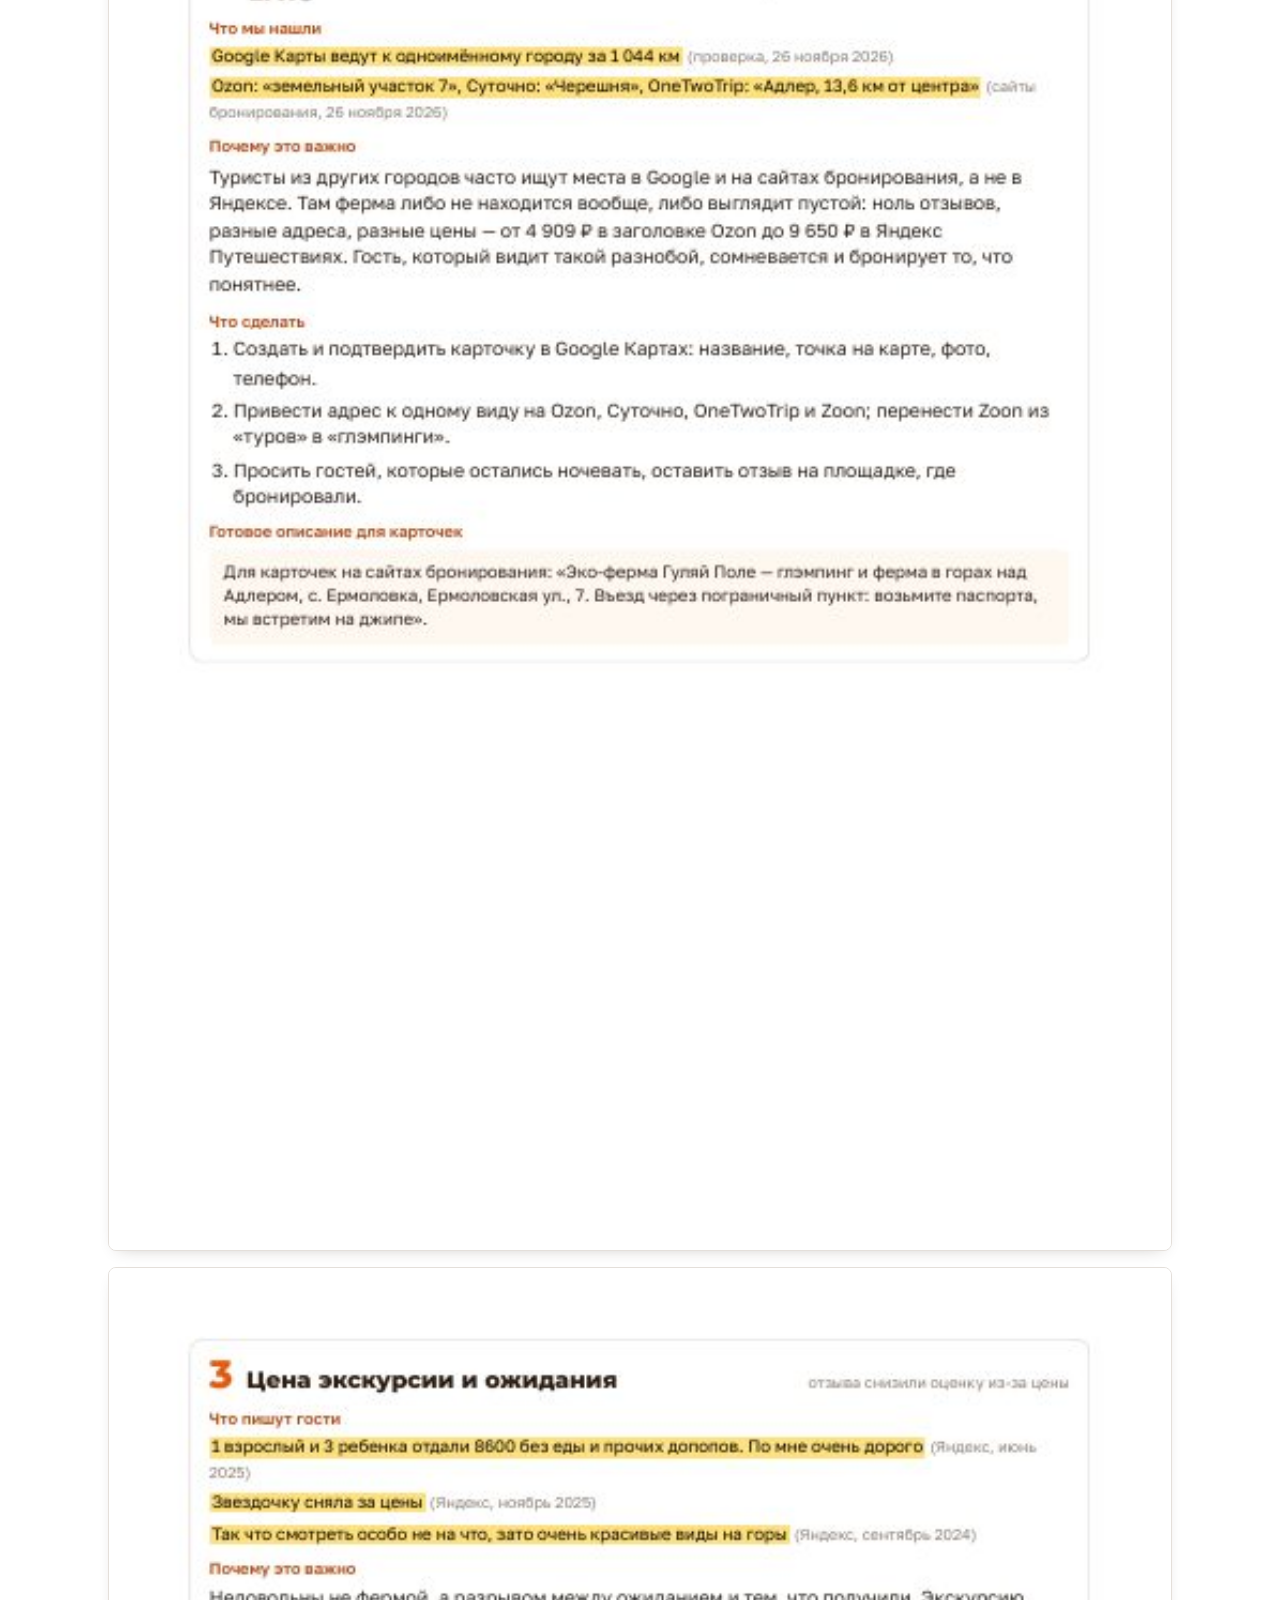
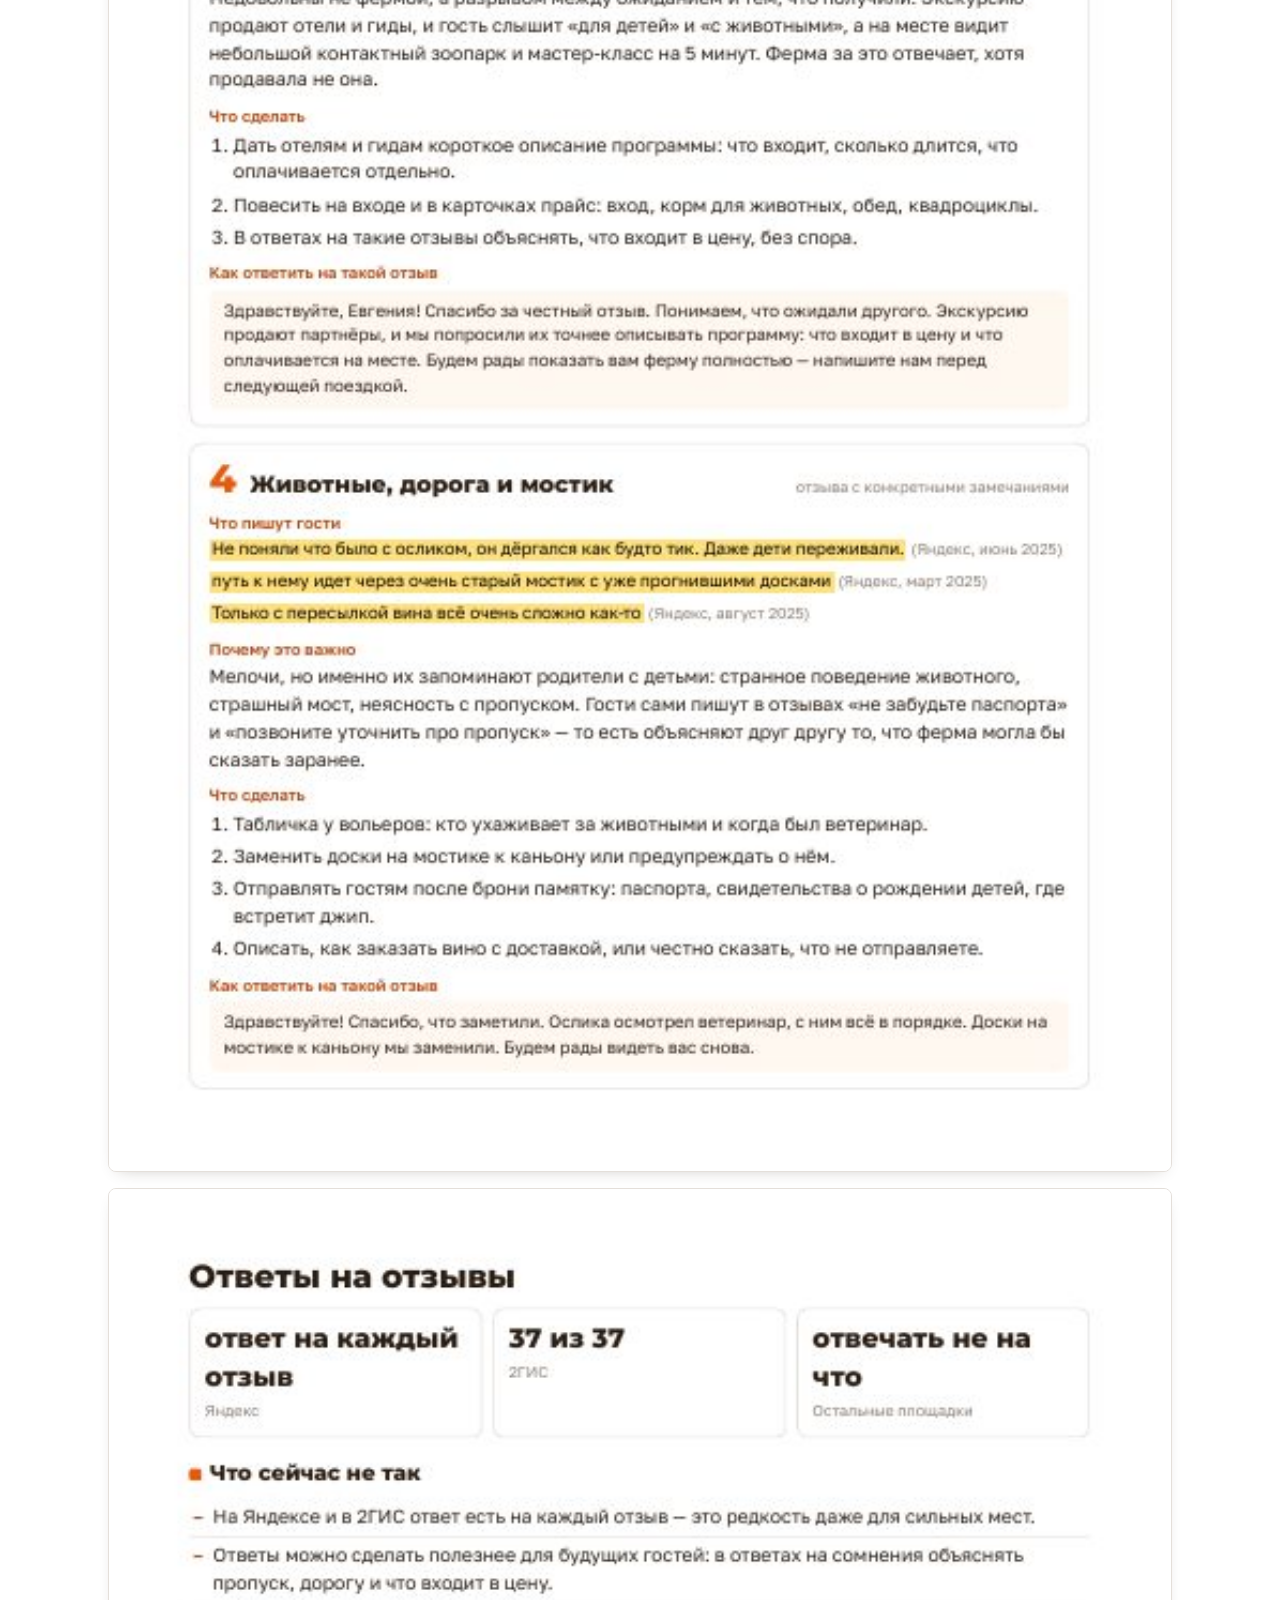
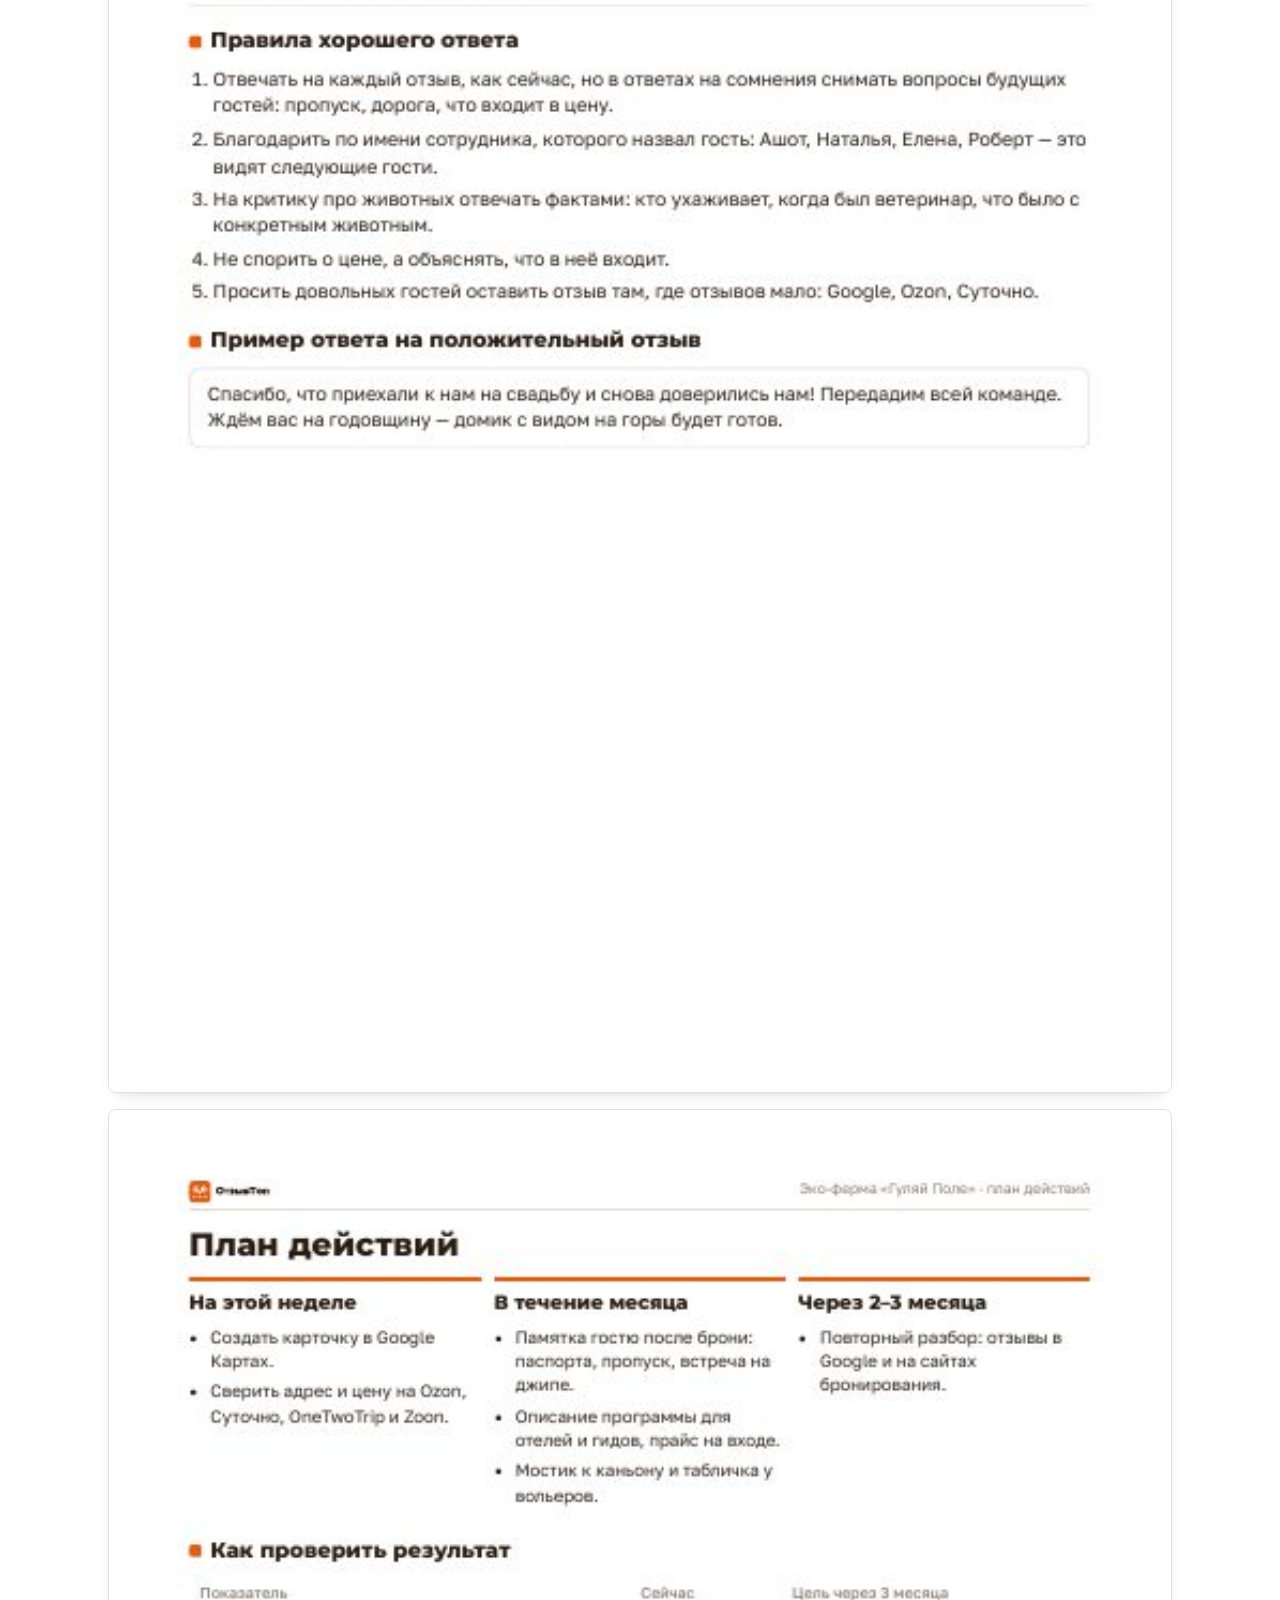
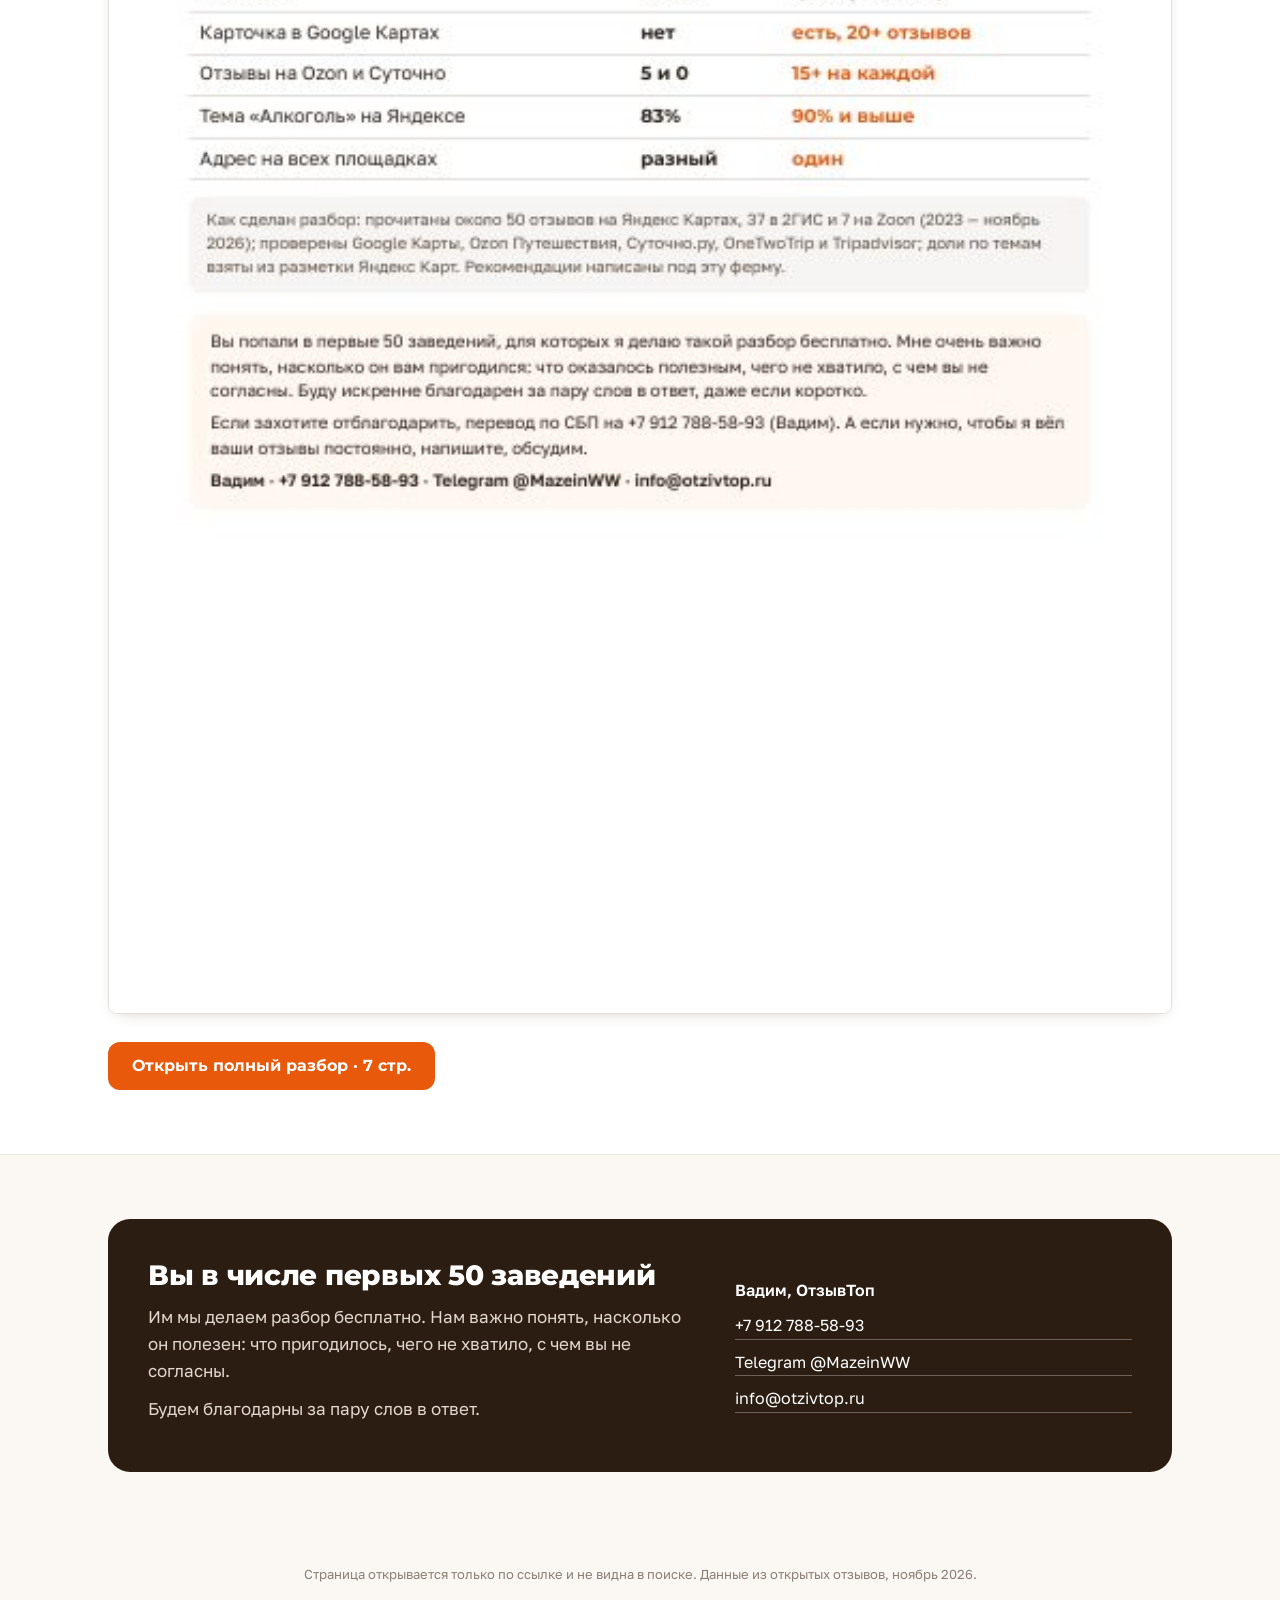
==== commit 0146e1ad: "Новый дизайн личных страниц разборов Co-Authored-By: Claude Opus 5.5 <noreply@anthropic.com> Claude-" ====
--- a/r/88nn4f/index.html
+++ b/r/88nn4f/index.html
@@ -6,28 +6,174 @@
 <meta name="robots" content="noindex, nofollow">
 <title>Разбор отзывов — Эко-ферма «Гуляй Поле» · ОтзывТоп</title>
 <link rel="icon" href="/favicon.ico">
-<link rel="stylesheet" href="/style.css">
+<link rel="preload" href="/fonts/montserrat-800.woff2" as="font" type="font/woff2" crossorigin>
+<link rel="stylesheet" href="/style.css?v=5">
+<style>
+body.rv{margin:0;background:#FBF8F4;color:#3B3029;font:400 17px/1.6 "Golos Text",Arial,sans-serif}
+.rv *{box-sizing:border-box}
+.rv a{color:inherit}
+.rv h1,.rv h2,.rv h3{font-family:Montserrat,Arial,sans-serif;color:#2B1D12;margin:0;letter-spacing:-.01em}
+.rv .in{max-width:1120px;margin:0 auto;padding:0 28px}
+.rv-bar{background:#fff;border-bottom:1px solid #EDE6DF;position:sticky;top:0;z-index:5}
+.rv-bar .in{display:flex;align-items:center;justify-content:space-between;height:68px;gap:16px}
+.rv-bar img{height:34px;display:block}
+.rv-bar span{font-size:14px;color:#6F655E}
+.rv-btn{display:inline-flex;align-items:center;justify-content:center;gap:8px;background:#E8590C;color:#fff!important;text-decoration:none;font:700 16px/1 Montserrat,Arial,sans-serif;padding:16px 24px;border-radius:12px;transition:background .15s}
+.rv-btn:hover{background:#C94B08}
+.rv-btn:focus-visible,.rv-ghost:focus-visible{outline:3px solid #2B1D12;outline-offset:3px}
+.rv-ghost{display:inline-flex;align-items:center;justify-content:center;border:1.5px solid #2B1D12;color:#2B1D12;text-decoration:none;font:700 16px/1 Montserrat,Arial,sans-serif;padding:15px 22px;border-radius:12px}
+.rv-ghost:hover{background:#2B1D12;color:#fff}
+.rv-bar .rv-btn{padding:11px 16px;font-size:14px;border-radius:10px}
+
+.rv-hero{background:linear-gradient(180deg,#FFF3E6 0%,#FBF8F4 100%);padding:56px 0 64px}
+.rv-hero .in{display:grid;grid-template-columns:1.15fr .85fr;gap:48px;align-items:center}
+.rv-kick{display:inline-block;background:#fff;border:1px solid #F3D9C4;color:#B8470A;font-weight:600;font-size:14px;padding:6px 12px;border-radius:999px;margin-bottom:18px}
+.rv-hero h1{font-size:clamp(34px,4.6vw,56px);line-height:1.05;font-weight:800}
+.rv-addr{color:#6F655E;margin:12px 0 22px;font-size:16px}
+.rv-lead{font-size:20px;line-height:1.5;color:#2B1D12;margin:0 0 28px;max-width:34em}
+.rv-lead mark{background:#FFE07A;padding:0 3px;border-radius:3px}
+.rv-acts{display:flex;flex-wrap:wrap;gap:12px}
+.rv-stack{position:relative;height:440px}
+.rv-stack a{position:absolute;display:block;width:300px;border-radius:8px;overflow:hidden;box-shadow:0 18px 40px -12px rgba(43,29,18,.35);background:#fff;transition:transform .2s}
+.rv-stack img{display:block;width:100%;height:auto}
+.rv-stack a:nth-child(1){left:6%;top:30px;transform:rotate(-5deg)}
+.rv-stack a:nth-child(2){left:30%;top:0;transform:rotate(3deg)}
+.rv-stack a:hover{transform:rotate(0) scale(1.02);z-index:3}
+
+.rv-sec{padding:64px 0}
+.rv-sec h2{font-size:clamp(26px,3vw,34px);font-weight:800;margin-bottom:8px}
+.rv-sub{color:#6F655E;margin:0 0 28px;max-width:46em}
+.rv-white{background:#fff;border-top:1px solid #EDE6DF;border-bottom:1px solid #EDE6DF}
+
+.rv-plats{display:grid;grid-template-columns:repeat(4,1fr);gap:14px}
+.rv-plat{background:#FBF8F4;border-radius:14px;padding:18px 18px 16px;border:1px solid #EDE6DF;display:flex;flex-direction:column;gap:6px;min-height:170px}
+.rv-plat .nm{font-weight:600;color:#2B1D12;font-size:15px}
+.rv-plat .sc{font:800 40px/1 Montserrat,Arial,sans-serif;color:#2B1D12}
+.rv-plat .ct{font-size:13px;color:#6F655E}
+.rv-plat .is{font-size:14px;line-height:1.4;margin-top:auto;padding-top:8px;border-top:1px dashed #E0D6CC}
+.rv-plat.ok .sc{color:#2F7D3B}
+.rv-plat.bad{background:#FFF1E8;border-color:#F6CFB4}
+.rv-plat.low .sc{color:#B8470A}
+.rv-plat.none .sc{color:#C9BDB2}
+
+.rv-two{display:grid;grid-template-columns:1.3fr 1fr;gap:40px;align-items:start}
+.rv-sum p{margin:0 0 16px;font-size:18px}
+.rv-gb{display:grid;gap:14px}
+.rv-gb div{border-radius:14px;padding:18px 20px}
+.rv-gb .g{background:#EEF6EE}.rv-gb .b{background:#FFF1E8}
+.rv-gb h3{font-size:16px;margin-bottom:8px}
+.rv-gb ul{margin:0;padding-left:20px}.rv-gb li{margin:4px 0}
+
+.rv-probs{display:grid;grid-template-columns:repeat(3,1fr);gap:16px}
+.rv-prob{background:#fff;border:1px solid #EDE6DF;border-radius:16px;padding:22px;display:flex;flex-direction:column;gap:10px}
+.rv-prob .n{font:800 48px/1 Montserrat,Arial,sans-serif;color:#E8590C}
+.rv-prob .sh{font-size:14px;color:#6F655E;margin-top:-6px}
+.rv-prob h3{font-size:19px;line-height:1.25}
+.rv-prob blockquote{margin:6px 0 0;padding:12px 14px;background:#FFF8E0;border-left:3px solid #F2C230;border-radius:0 8px 8px 0;font-size:15px;line-height:1.45}
+.rv-prob cite{display:block;font-style:normal;font-size:12px;color:#8A7E74;margin-top:6px}
+.rv-lock{margin-top:auto;font-size:14px;color:#B8470A;font-weight:600}
+
+.rv-bars{display:grid;gap:12px;max-width:760px}
+.rv-bar-row{display:grid;grid-template-columns:240px 1fr 56px;gap:14px;align-items:center;font-size:15px}
+.rv-track{height:12px;background:#EFE8E1;border-radius:99px;overflow:hidden}
+.rv-track i{display:block;height:100%;background:#E8590C;border-radius:99px}
+.rv-bar-row b{font-family:Montserrat,Arial,sans-serif;text-align:right}
+.rv-note-s{font-size:14px;color:#6F655E;margin-top:16px}
+
+.rv-pages{display:grid;grid-template-columns:repeat(var(--n),1fr);gap:16px;margin:8px 0 28px}
+.rv-pages a{display:block;border-radius:8px;overflow:hidden;border:1px solid #E4DFDA;background:#fff;box-shadow:0 6px 16px -10px rgba(43,29,18,.3);transition:transform .15s}
+.rv-pages a:hover{transform:translateY(-3px)}
+.rv-pages img{display:block;width:100%;height:auto}
+
+.rv-final{background:#2B1D12;color:#F3EBE3;border-radius:22px;padding:40px;display:grid;grid-template-columns:1.4fr 1fr;gap:32px;align-items:center}
+.rv-final h2{color:#fff;font-size:28px;margin-bottom:12px}
+.rv-final p{margin:0 0 10px;color:#E3D8CE}
+.rv-final .rv-ghost{border-color:#fff;color:#fff}.rv-final .rv-ghost:hover{background:#fff;color:#2B1D12}
+.rv-contact{display:grid;gap:10px;font-size:16px}
+.rv-contact a{color:#fff;text-decoration:none;border-bottom:1px solid rgba(255,255,255,.3)}
+.rv-foot{text-align:center;font-size:13px;color:#8A7E74;padding:28px 0 40px}
+
+@media (max-width:900px){
+ .rv-hero .in,.rv-two,.rv-final{grid-template-columns:1fr}
+ .rv-stack{height:340px;max-width:420px}
+ .rv-stack a{width:220px}
+ .rv-plats{grid-template-columns:repeat(2,1fr)}
+ .rv-probs{grid-template-columns:1fr}
+ .rv-pages{grid-template-columns:repeat(4,1fr)}
+}
+@media (max-width:560px){
+ .rv .in{padding:0 18px}
+ .rv-bar span{display:none}
+ .rv-hero{padding:36px 0 40px}
+ .rv-lead{font-size:18px}
+ .rv-acts a{width:100%}
+ .rv-plats{grid-template-columns:1fr}
+ .rv-plat{min-height:0}
+ .rv-pages{grid-template-columns:repeat(3,1fr)}
+ .rv-bar-row{grid-template-columns:1fr 48px}.rv-track{grid-column:1/-1;order:3}
+ .rv-final{padding:28px 22px}
+ .rv-sec{padding:44px 0}
+}
+@media (prefers-reduced-motion:reduce){.rv *{transition:none!important}}
+</style>
 </head>
-<body class="rpage">
-<header class="rp-top"><div class="wrap"><a href="/" class="logo" aria-label="ОтзывТоп — на главную"><img src="/img/logo.svg" alt="ОтзывТоп" height="34"></a><span class="rp-meta">Разбор отзывов · ноябрь 2026</span></div></header>
-<main class="wrap rp">
-  <p class="rp-kicker">Подготовлено для вас бесплатно</p>
+<body class="rv">
+<header class="rv-bar"><div class="in"><a href="/" aria-label="ОтзывТоп — на главную"><img src="/img/logo.svg" alt="ОтзывТоп"></a><span>Разбор отзывов · ноябрь 2026</span><a class="rv-btn" href="razbor.pdf" target="_blank" rel="noopener">Скачать PDF</a></div></header>
+<main>
+<section class="rv-hero"><div class="in">
+ <div>
+  <span class="rv-kick">Разбор сделан для вас бесплатно</span>
   <h1>Эко-ферма «Гуляй Поле»</h1>
-  <p class="rp-addr">Ермоловка, Ермоловская улица, 7</p>
-  <div class="rp-cta"><a class="btn" href="razbor.pdf" target="_blank" rel="noopener">Открыть полный разбор (PDF, 7 стр.)</a></div>
-  <div class="rp-keys"><div><b>5,0</b><span>на Яндексе и в 2ГИС, ответ на каждый отзыв</span></div><div><b>0</b><span>отзывов в Google Картах — фермы там просто нет</span></div><div><b>83%</b><span>положительных про алкоголь — самая слабая тема</span></div></div>
-  <h2>Главное</h2>
-  <p>«Гуляй Поле» на Яндексе и в 2ГИС — образцовая карточка: 5,0, награда «Хорошее место 2026» и ответ на каждый отзыв. Гости хвалят виды на горы, ухоженных животных, сыроварню, мороженое собственного производства и людей — Ашота, Наталью, Елену, водителей Роберта и Арсена.</p><p>Слабое место — не отзывы, а то, где ферму можно найти. В Google Картах её нет: по запросу «Гуляй поле» Google строит маршрут к одноимённому городу за 1 044 км. На Tripadvisor, Суточно и OneTwoTrip отзывов нет, а адрес и цены на сайтах бронирования расходятся.</p><p>Немногочисленные сомнения гостей — про цену экскурсии и ожидания («продавали как для детей»), состояние отдельных животных, дорогу через пограничный пункт и старый мостик к каньону.</p>
-  <h2>Оценки на площадках</h2>
-  <div class="table-wrap"><table class="rp-tab"><thead><tr><th scope="col">Площадка</th><th scope="col">Оценка</th><th scope="col">Что не так</th></tr></thead><tbody><tr><th scope='row'>Яндекс Карты</th><td class=''>5,0</td><td>Отлично: награда «Хорошее место 2026», ответ на каждый отзыв</td></tr><tr><th scope='row'>2ГИС</th><td class=''>5,0</td><td>Отлично: ответ на каждый отзыв</td></tr><tr><th scope='row'>Google Карты</th><td class=''>—</td><td>Карточки нет: по запросу «Гуляй поле» Google строит маршрут к одноимённому городу за 1 044 км</td></tr><tr><th scope='row'>Zoon</th><td class=''>4,9</td><td>Все 7 отзывов за 4 дня сентября 2024; ферма в разделе «туры» Краснодара</td></tr><tr><th scope='row'>Ozon Путешествия</th><td class=''>5,0</td><td>Адрес «земельный участок 7», в заголовке цена «от 4 909 ₽»</td></tr><tr><th scope='row'>Суточно.ру</th><td class=''>—</td><td>Отзывов нет; место указано как «Черешня»</td></tr><tr><th scope='row'>OneTwoTrip</th><td class=''>—</td><td>Отзывов нет; указано «Адлер, 13,6 км от центра»</td></tr><tr><th scope='row'>Tripadvisor</th><td class=''>—</td><td>Фермы нет; под этим именем только ресторан в Волгограде</td></tr></tbody></table></div>
-  <h2>Три главные проблемы</h2>
-  <ol class="rp-probs"><li><b>Ферму не найти вне Яндекса и 2ГИС</b> <span>0 — отзывов в Google, на Tripadvisor, Суточно и OneTwoTrip</span></li><li><b>Цена экскурсии и ожидания</b> <span>3 — отзыва снизили оценку из-за цены</span></li><li><b>Животные, дорога и мостик</b> <span>4 — отзыва с конкретными замечаниями</span></li></ol>
-  <p class="rp-more">Цитаты гостей, что сделать с каждой проблемой, готовые ответы на отзывы и план на три месяца — в полном разборе.</p>
-  <div class="rp-cta"><a class="btn" href="razbor.pdf" target="_blank" rel="noopener">Открыть полный разбор</a><a class="btn btn--ghost" href="mailto:info@otzivtop.ru?subject=Разбор отзывов — Гуляй Поле">Обсудить разбор</a></div>
-  <div class="rp-note"><p><b>Вы попали в первые 50 заведений, которым мы делаем разбор бесплатно.</b> Нам важно понять, насколько он полезен: что пригодилось, чего не хватило, с чем вы не согласны. Будем благодарны за пару слов в ответ.</p>
-  <p>Вадим, ОтзывТоп · <a href="tel:+79127885893">+7 912 788-58-93</a> · Telegram <a href="https://t.me/MazeinWW">@MazeinWW</a> · <a href="mailto:info@otzivtop.ru">info@otzivtop.ru</a></p></div>
-  <p class="rp-private">Эта страница открывается только по ссылке и не видна в поиске.</p>
+  <p class="rv-addr">Ермоловка, Ермоловская улица, 7 · отзывы за 2023 — ноябрь 2026</p>
+  <p class="rv-lead">На Яндексе и в 2ГИС у «Гуляй Поля» 5,0 и ответ на каждый отзыв. Но в Google Картах фермы нет: по запросу «Гуляй поле» Google строит маршрут к одноимённому городу за 1 044 км.</p>
+  <div class="rv-acts"><a class="rv-btn" href="razbor.pdf" target="_blank" rel="noopener">Открыть полный разбор · 7 стр.</a><a class="rv-ghost" href="#plats">Смотреть кратко</a></div>
+ </div>
+ <div class="rv-stack"><a href='razbor.pdf' target='_blank' rel='noopener' aria-label='Открыть разбор, страница 1'><img src='p-2.jpg' alt='' width='300' height='424'></a><a href='razbor.pdf' target='_blank' rel='noopener' aria-label='Открыть разбор, страница 2'><img src='p-1.jpg' alt='' width='300' height='424'></a></div>
+</div></section>
+
+<section class="rv-sec rv-white" id="plats"><div class="in">
+ <h2>Оценки на всех площадках</h2>
+ <p class="rv-sub">Проверили 8 площадок, где гости ищут и оценивают вас. Оранжевым отмечено то, что стоит поправить.</p>
+ <div class="rv-plats"><div class='rv-plat ok'><span class='nm'>Яндекс Карты</span><span class='sc'>5,0</span><span class='ct'>109 отзывов</span><span class='is'>Отлично: награда «Хорошее место 2026», ответ на каждый отзыв</span></div><div class='rv-plat ok'><span class='nm'>2ГИС</span><span class='sc'>5,0</span><span class='ct'>37 отзывов</span><span class='is'>Отлично: ответ на каждый отзыв</span></div><div class='rv-plat none bad'><span class='nm'>Google Карты</span><span class='sc'>—</span><span class='ct'>нет данных</span><span class='is'>Карточки нет: по запросу «Гуляй поле» Google строит маршрут к одноимённому городу за 1 044 км</span></div><div class='rv-plat ok bad'><span class='nm'>Zoon</span><span class='sc'>4,9</span><span class='ct'>10 оценок, 7 отзывов</span><span class='is'>Все 7 отзывов за 4 дня сентября 2024; ферма в разделе «туры» Краснодара</span></div><div class='rv-plat ok bad'><span class='nm'>Ozon Путешествия</span><span class='sc'>5,0</span><span class='ct'>5 отзывов</span><span class='is'>Адрес «земельный участок 7», в заголовке цена «от 4 909 ₽»</span></div><div class='rv-plat none bad'><span class='nm'>Суточно.ру</span><span class='sc'>—</span><span class='ct'>0</span><span class='is'>Отзывов нет; место указано как «Черешня»</span></div><div class='rv-plat none bad'><span class='nm'>OneTwoTrip</span><span class='sc'>—</span><span class='ct'>0</span><span class='is'>Отзывов нет; указано «Адлер, 13,6 км от центра»</span></div><div class='rv-plat none bad'><span class='nm'>Tripadvisor</span><span class='sc'>—</span><span class='ct'>нет данных</span><span class='is'>Фермы нет; под этим именем только ресторан в Волгограде</span></div></div>
+</div></section>
+
+<section class="rv-sec"><div class="in rv-two">
+ <div class="rv-sum"><h2>Главное за минуту</h2><p class="rv-sub" style="margin-bottom:20px">Прочитали 95 отзывов.</p><p>«Гуляй Поле» на Яндексе и в 2ГИС — образцовая карточка: 5,0, награда «Хорошее место 2026» и ответ на каждый отзыв. Гости хвалят виды на горы, ухоженных животных, сыроварню, мороженое собственного производства и людей — Ашота, Наталью, Елену, водителей Роберта и Арсена.</p><p>Слабое место — не отзывы, а то, где ферму можно найти. В Google Картах её нет: по запросу «Гуляй поле» Google строит маршрут к одноимённому городу за 1 044 км. На Tripadvisor, Суточно и OneTwoTrip отзывов нет, а адрес и цены на сайтах бронирования расходятся.</p><p>Немногочисленные сомнения гостей — про цену экскурсии и ожидания («продавали как для детей»), состояние отдельных животных, дорогу через пограничный пункт и старый мостик к каньону.</p></div>
+ <div class="rv-gb"><div class="g"><h3>Что работает</h3><ul><li>Виды на горы и тишина</li><li>Ухоженные животные, верблюдица Зухра</li><li>Сыр, мороженое, шашлык и форель</li><li>Персонал, которого гости называют по имени</li></ul></div><div class="b"><h3>Что мешает</h3><ul><li>Нет карточки в Google Картах</li><li>Цена экскурсии не совпадает с ожиданиями</li><li>Пропуск, дорога и старый мостик</li><li>Разные адреса и цены на сайтах бронирования</li></ul></div></div>
+</div></section>
+
+<section class="rv-sec rv-white"><div class="in">
+ <h2>Три главные проблемы</h2>
+ <p class="rv-sub">По каждой в разборе — почему она бьёт по рейтингу, что сделать и готовый ответ на отзыв.</p>
+ <div class="rv-probs"><article class='rv-prob'><span class='n'>0</span><span class='sh'>отзывов в Google, на Tripadvisor, Суточно и OneTwoTrip</span><h3>Ферму не найти вне Яндекса и 2ГИС</h3><blockquote>Google Карты ведут к одноимённому городу за 1 044 км<cite>проверка, 26 ноября 2026</cite></blockquote><span class='rv-lock'>Что сделать и готовый ответ — в разборе</span></article><article class='rv-prob'><span class='n'>3</span><span class='sh'>отзыва снизили оценку из-за цены</span><h3>Цена экскурсии и ожидания</h3><blockquote>1 взрослый и 3 ребенка отдали 8600 без еды и прочих допопов. По мне очень дорого<cite>Яндекс, июнь 2025</cite></blockquote><span class='rv-lock'>Что сделать и готовый ответ — в разборе</span></article><article class='rv-prob'><span class='n'>4</span><span class='sh'>отзыва с конкретными замечаниями</span><h3>Животные, дорога и мостик</h3><blockquote>Не поняли что было с осликом, он дёргался как будто тик. Даже дети переживали.<cite>Яндекс, июнь 2025</cite></blockquote><span class='rv-lock'>Что сделать и готовый ответ — в разборе</span></article></div>
+</div></section>
+
+<section class="rv-sec"><div class="in">
+ <h2>Доля положительных отзывов по темам</h2>
+ <p class="rv-sub">По разметке Яндекс Карт на 26 ноября 2026. Темы «С детьми» (27 отзывов) и «Расположение» (15) — 100% положительных.</p>
+ <div class="rv-bars"><div class='rv-bar-row'><span>Алкоголь, 15 отзывов</span><div class='rv-track'><i style='width:83%'></i></div><b>83%</b></div><div class='rv-bar-row'><span>Прогулки, 25 отзывов</span><div class='rv-track'><i style='width:96%'></i></div><b>96%</b></div><div class='rv-bar-row'><span>Кухня, 38 отзывов</span><div class='rv-track'><i style='width:97%'></i></div><b>97%</b></div><div class='rv-bar-row'><span>Персонал, 57 отзывов</span><div class='rv-track'><i style='width:98%'></i></div><b>98%</b></div><div class='rv-bar-row'><span>Атмосфера, 51 отзыв</span><div class='rv-track'><i style='width:100%'></i></div><b>100%</b></div></div>
+</div></section>
+
+<section class="rv-sec rv-white"><div class="in">
+ <h2>Что внутри полного разбора</h2>
+ <p class="rv-sub">Цитаты гостей, план на неделю, месяц и три месяца, готовые ответы на отзывы и цифры, по которым видно результат.</p>
+ <div class="rv-pages"><a href='razbor.pdf' target='_blank' rel='noopener' aria-label='Страница 1'><img src='p-1.jpg' alt='Страница 1 разбора' loading='lazy' width='140' height='198'></a><a href='razbor.pdf' target='_blank' rel='noopener' aria-label='Страница 2'><img src='p-2.jpg' alt='Страница 2 разбора' loading='lazy' width='140' height='198'></a><a href='razbor.pdf' target='_blank' rel='noopener' aria-label='Страница 3'><img src='p-3.jpg' alt='Страница 3 разбора' loading='lazy' width='140' height='198'></a><a href='razbor.pdf' target='_blank' rel='noopener' aria-label='Страница 4'><img src='p-4.jpg' alt='Страница 4 разбора' loading='lazy' width='140' height='198'></a><a href='razbor.pdf' target='_blank' rel='noopener' aria-label='Страница 5'><img src='p-5.jpg' alt='Страница 5 разбора' loading='lazy' width='140' height='198'></a><a href='razbor.pdf' target='_blank' rel='noopener' aria-label='Страница 6'><img src='p-6.jpg' alt='Страница 6 разбора' loading='lazy' width='140' height='198'></a><a href='razbor.pdf' target='_blank' rel='noopener' aria-label='Страница 7'><img src='p-7.jpg' alt='Страница 7 разбора' loading='lazy' width='140' height='198'></a></div>
+ <a class="rv-btn" href="razbor.pdf" target="_blank" rel="noopener">Открыть полный разбор · 7 стр.</a>
+</div></section>
+
+<section class="rv-sec"><div class="in">
+ <div class="rv-final">
+  <div><h2>Вы в числе первых 50 заведений</h2>
+   <p>Им мы делаем разбор бесплатно. Нам важно понять, насколько он полезен: что пригодилось, чего не хватило, с чем вы не согласны.</p>
+   <p>Будем благодарны за пару слов в ответ.</p></div>
+  <div class="rv-contact"><b style="color:#fff">Вадим, ОтзывТоп</b>
+   <a href="tel:+79127885893">+7 912 788-58-93</a>
+   <a href="https://t.me/MazeinWW">Telegram @MazeinWW</a>
+   <a href="mailto:info@otzivtop.ru?subject=Разбор отзывов — Гуляй Поле">info@otzivtop.ru</a></div>
+ </div>
+</div></section>
 </main>
+<p class="rv-foot">Страница открывается только по ссылке и не видна в поиске. Данные из открытых отзывов, ноябрь 2026.</p>
 <script src="/metrika.js" defer></script>
 </body>
 </html>
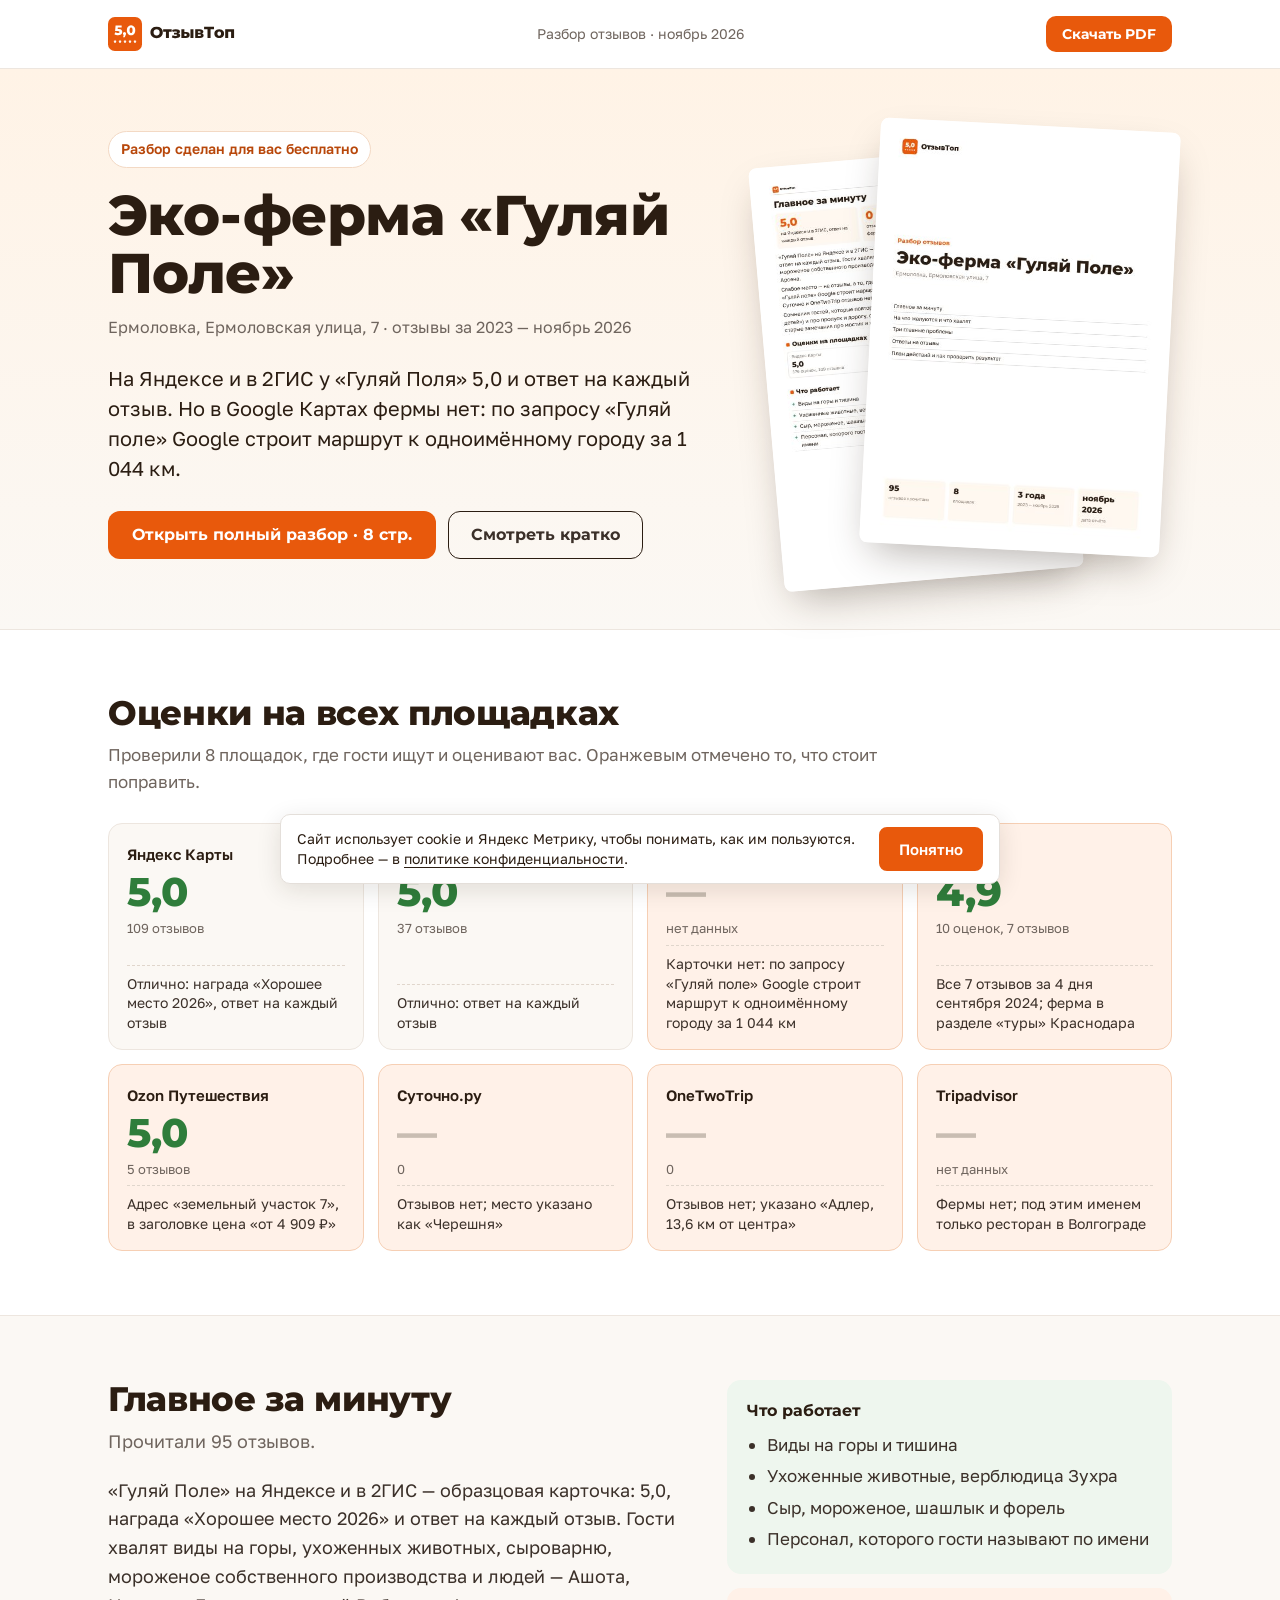
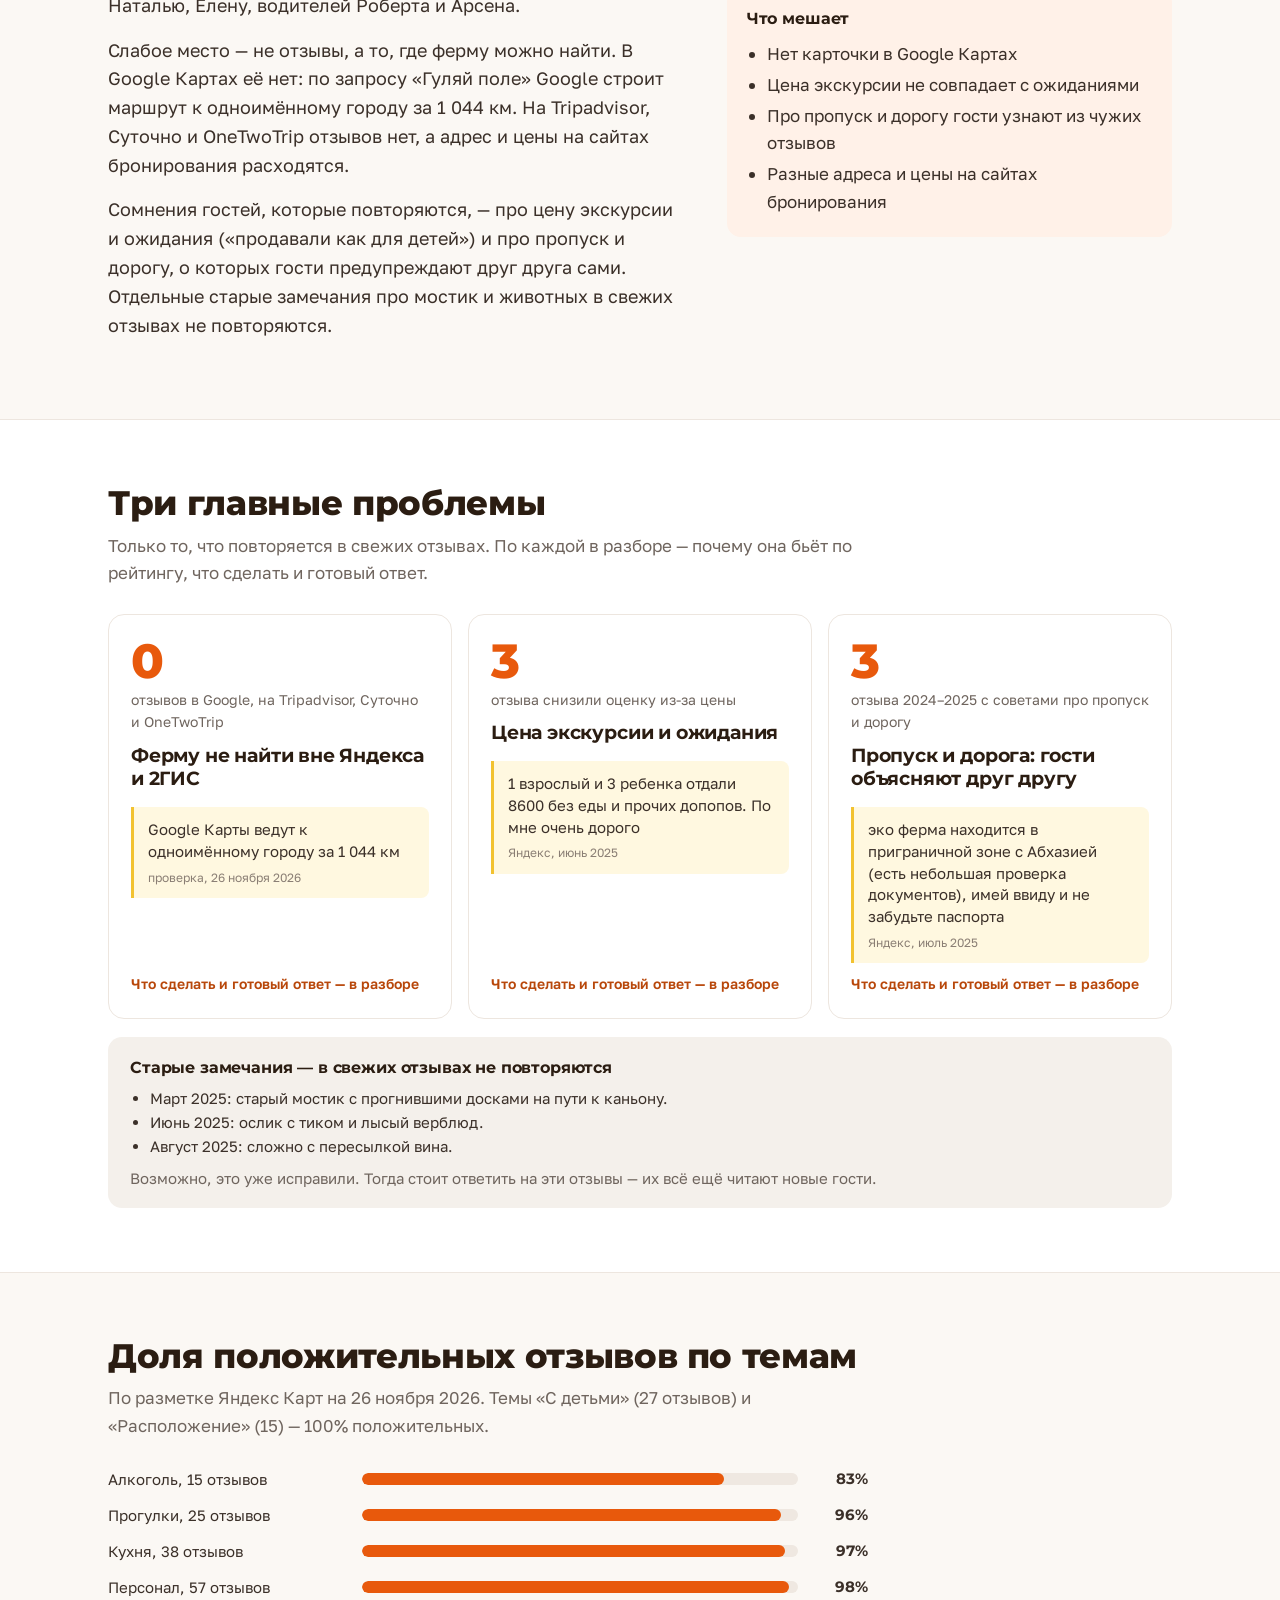
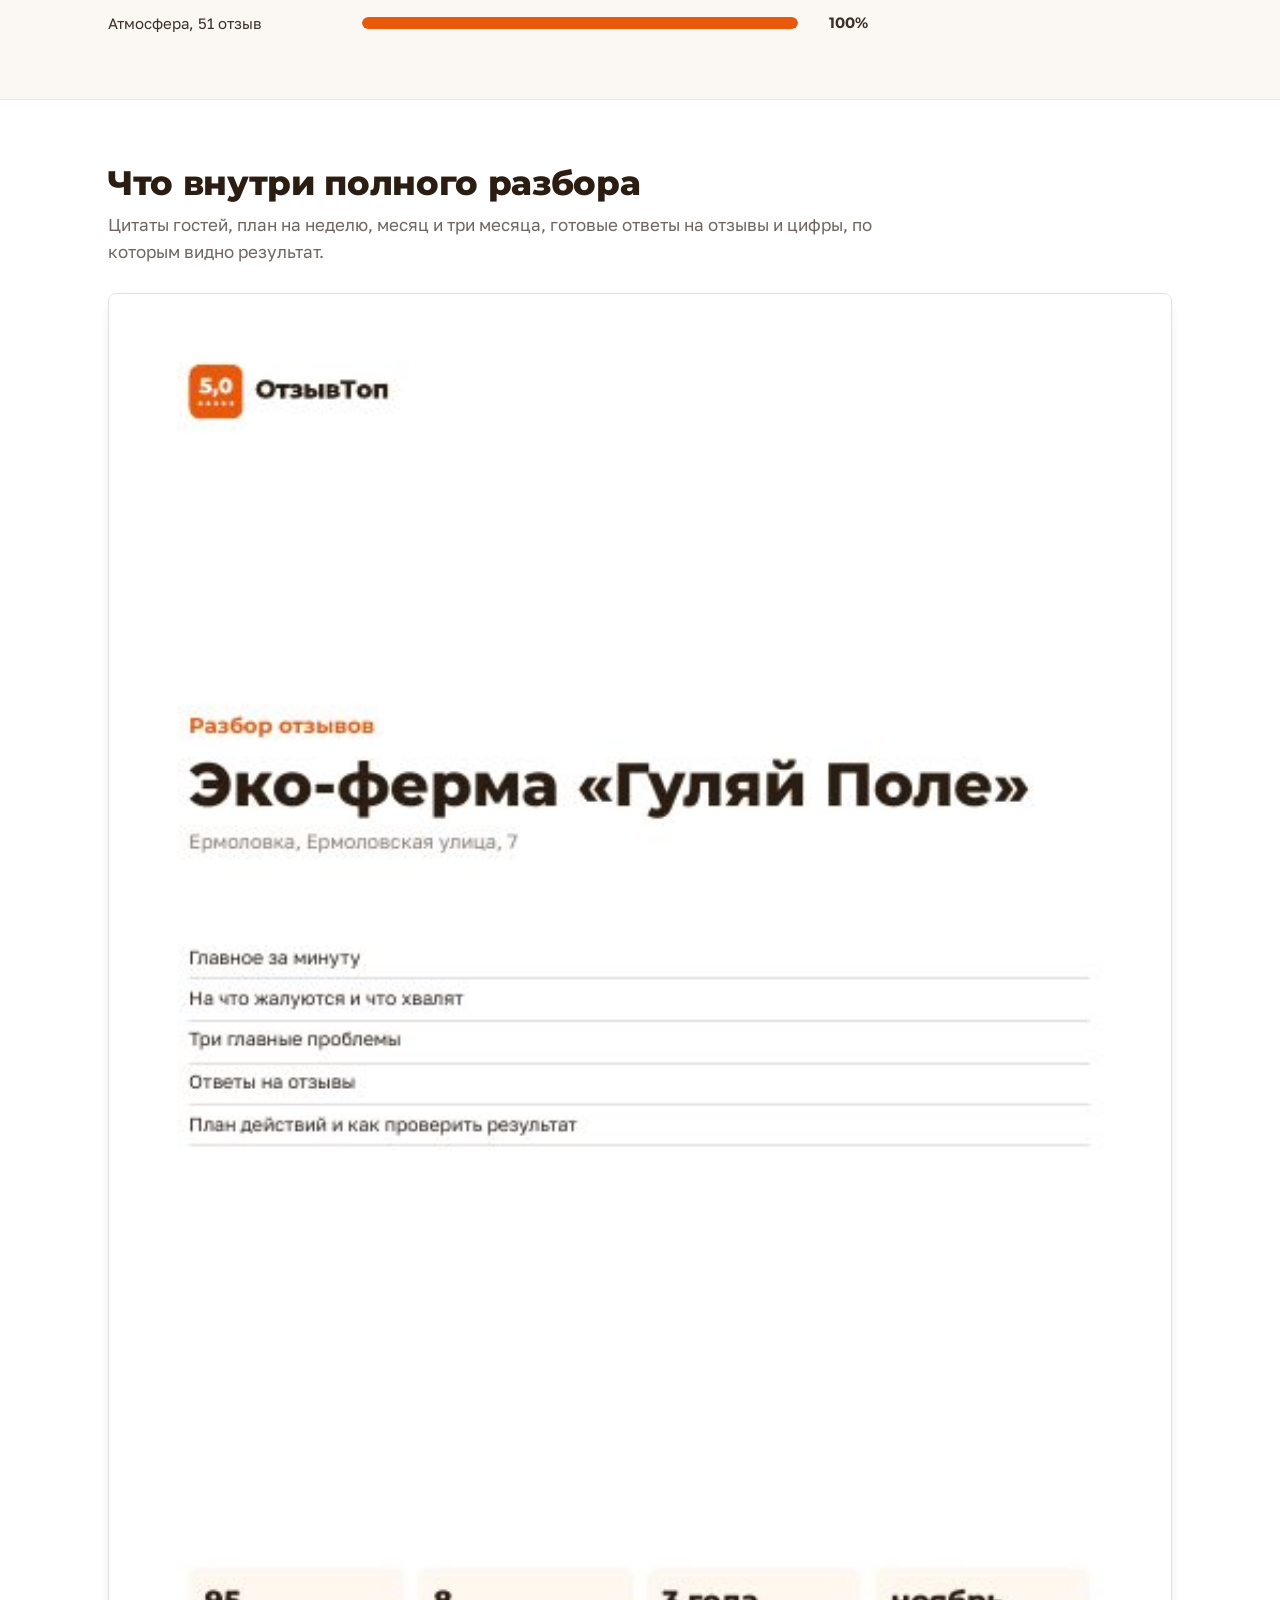
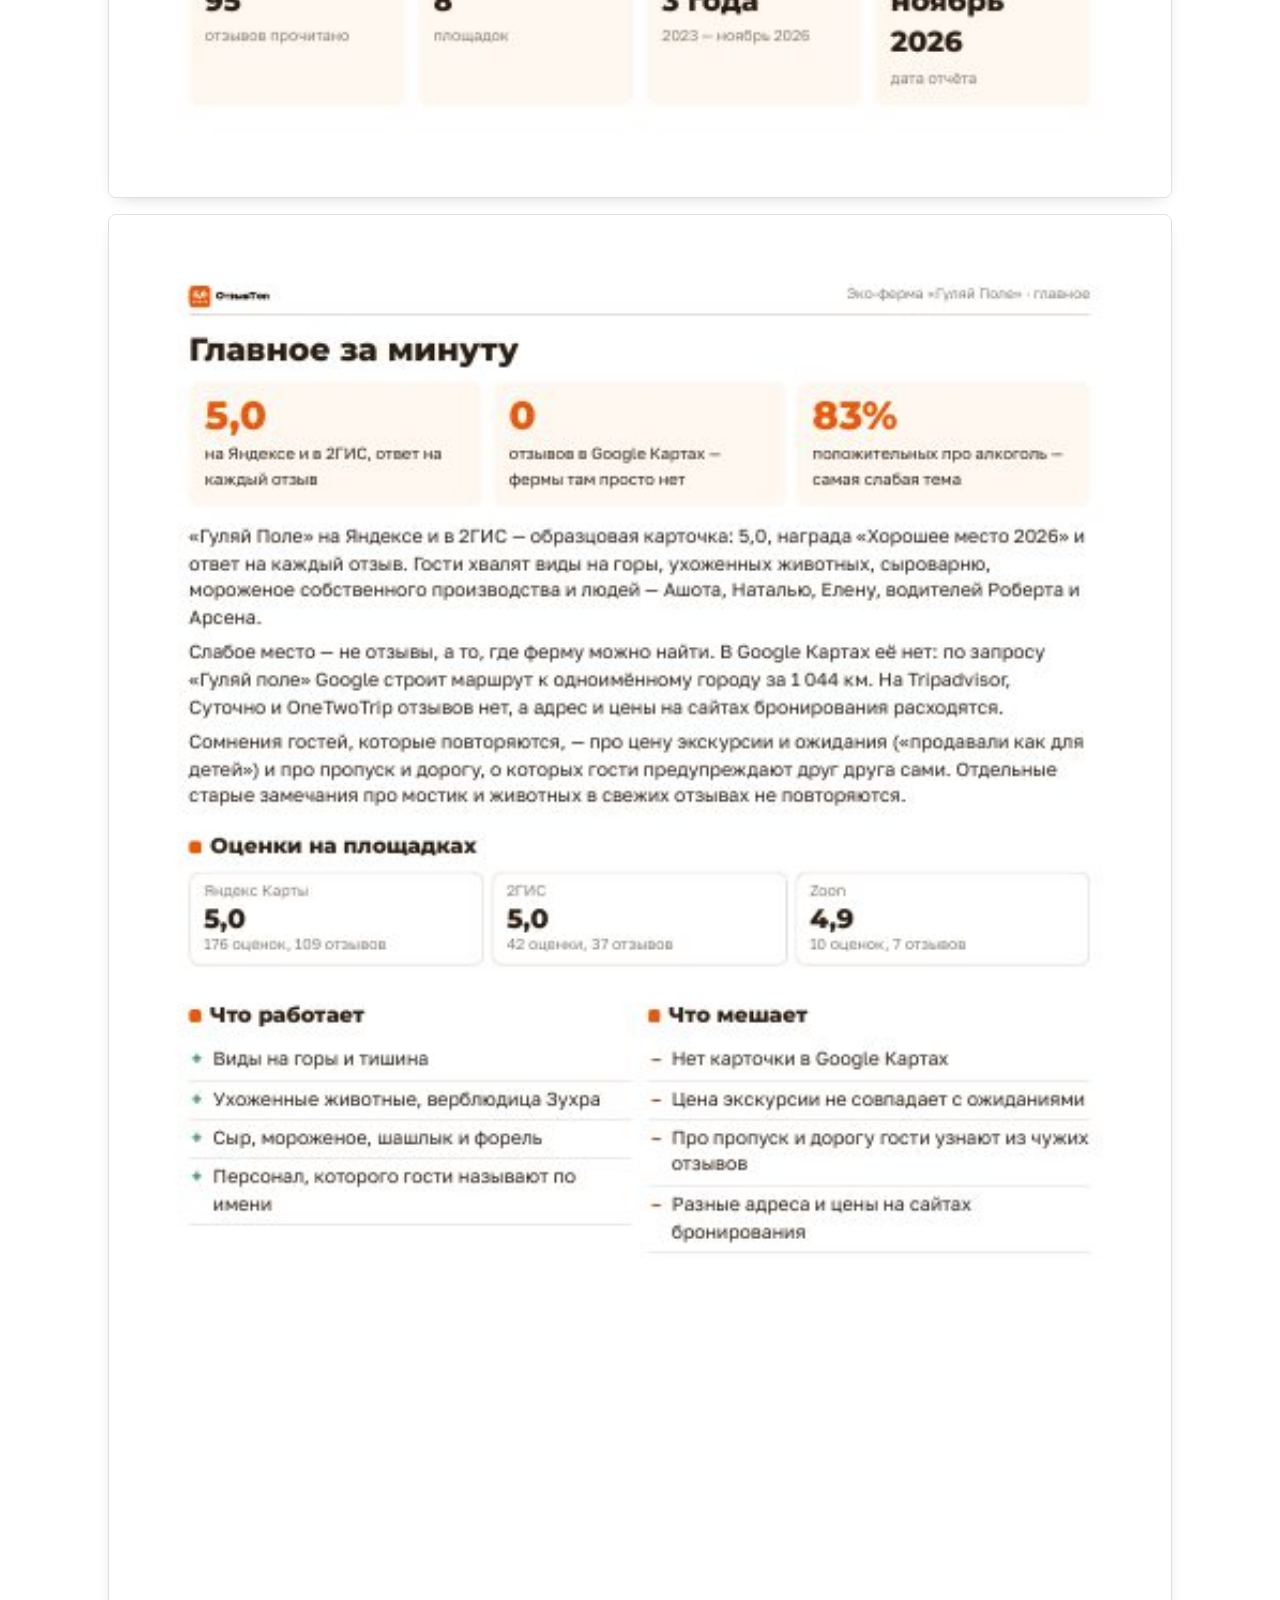
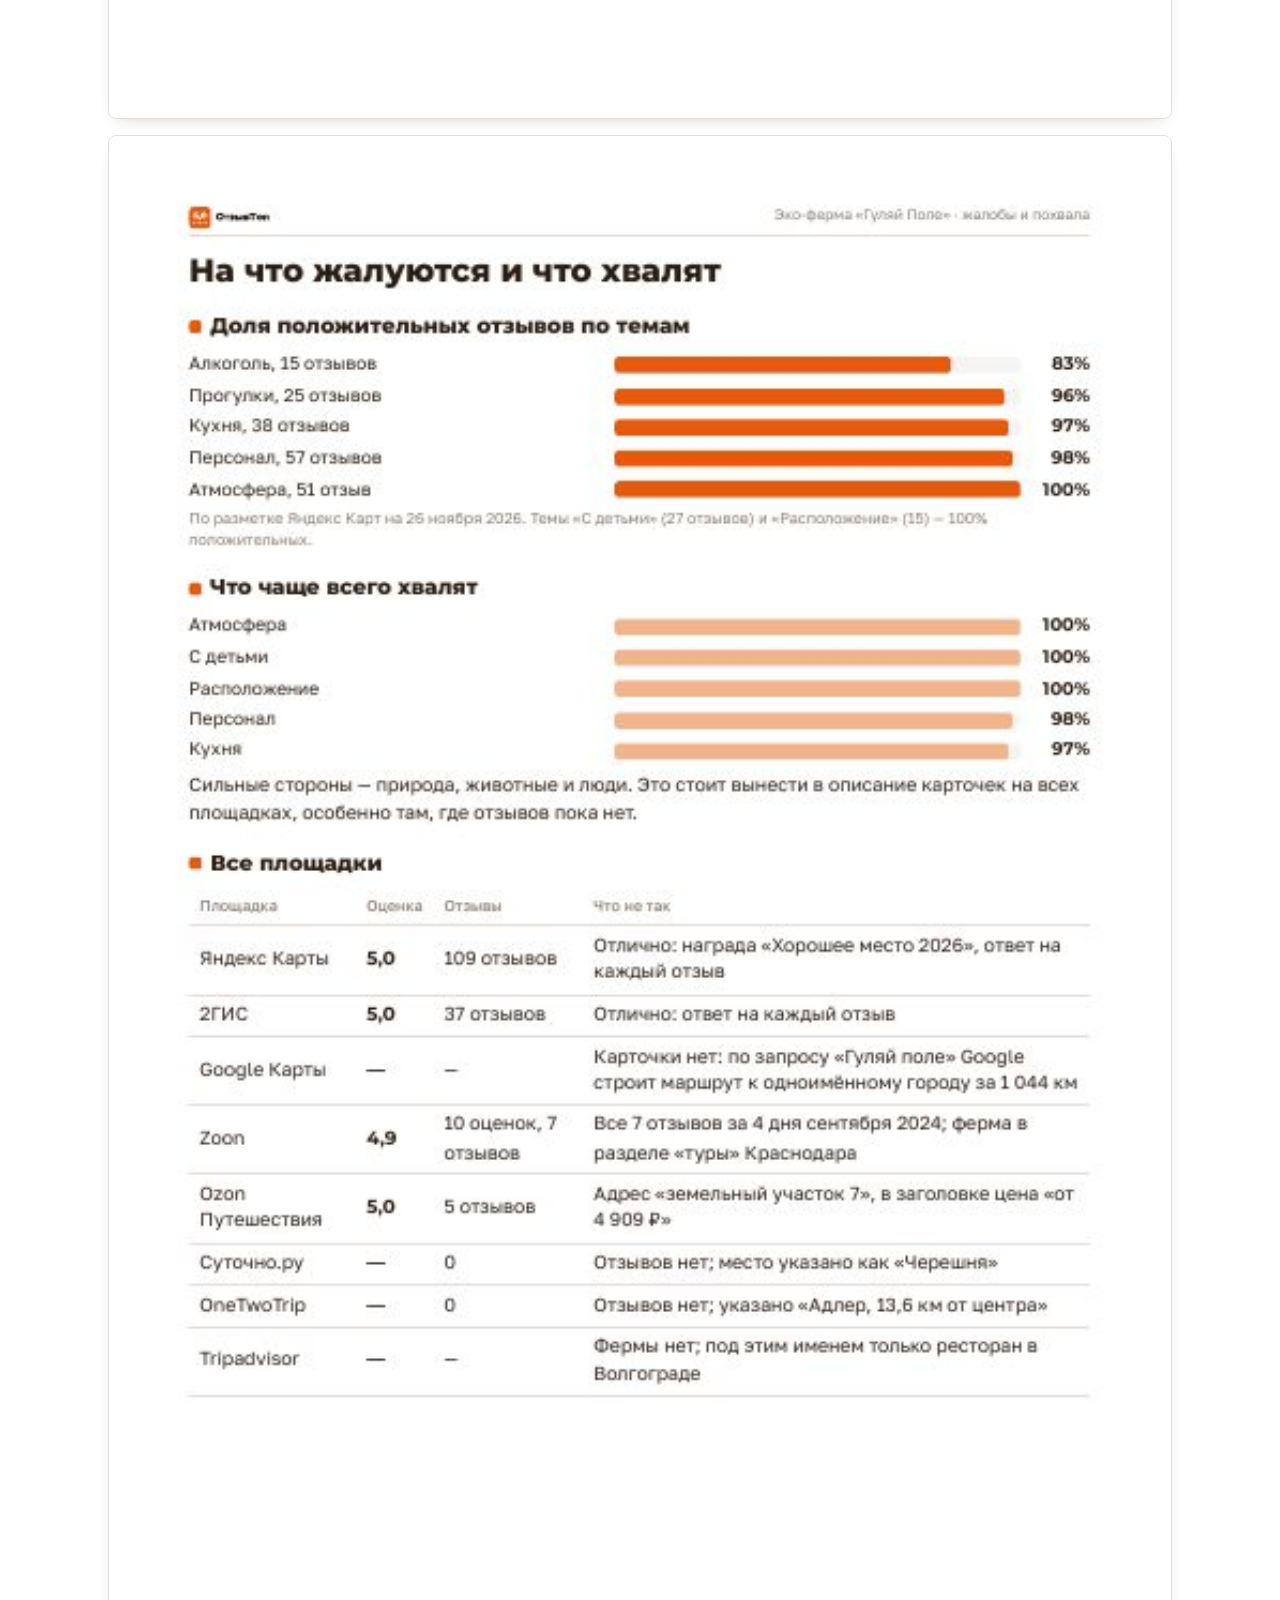
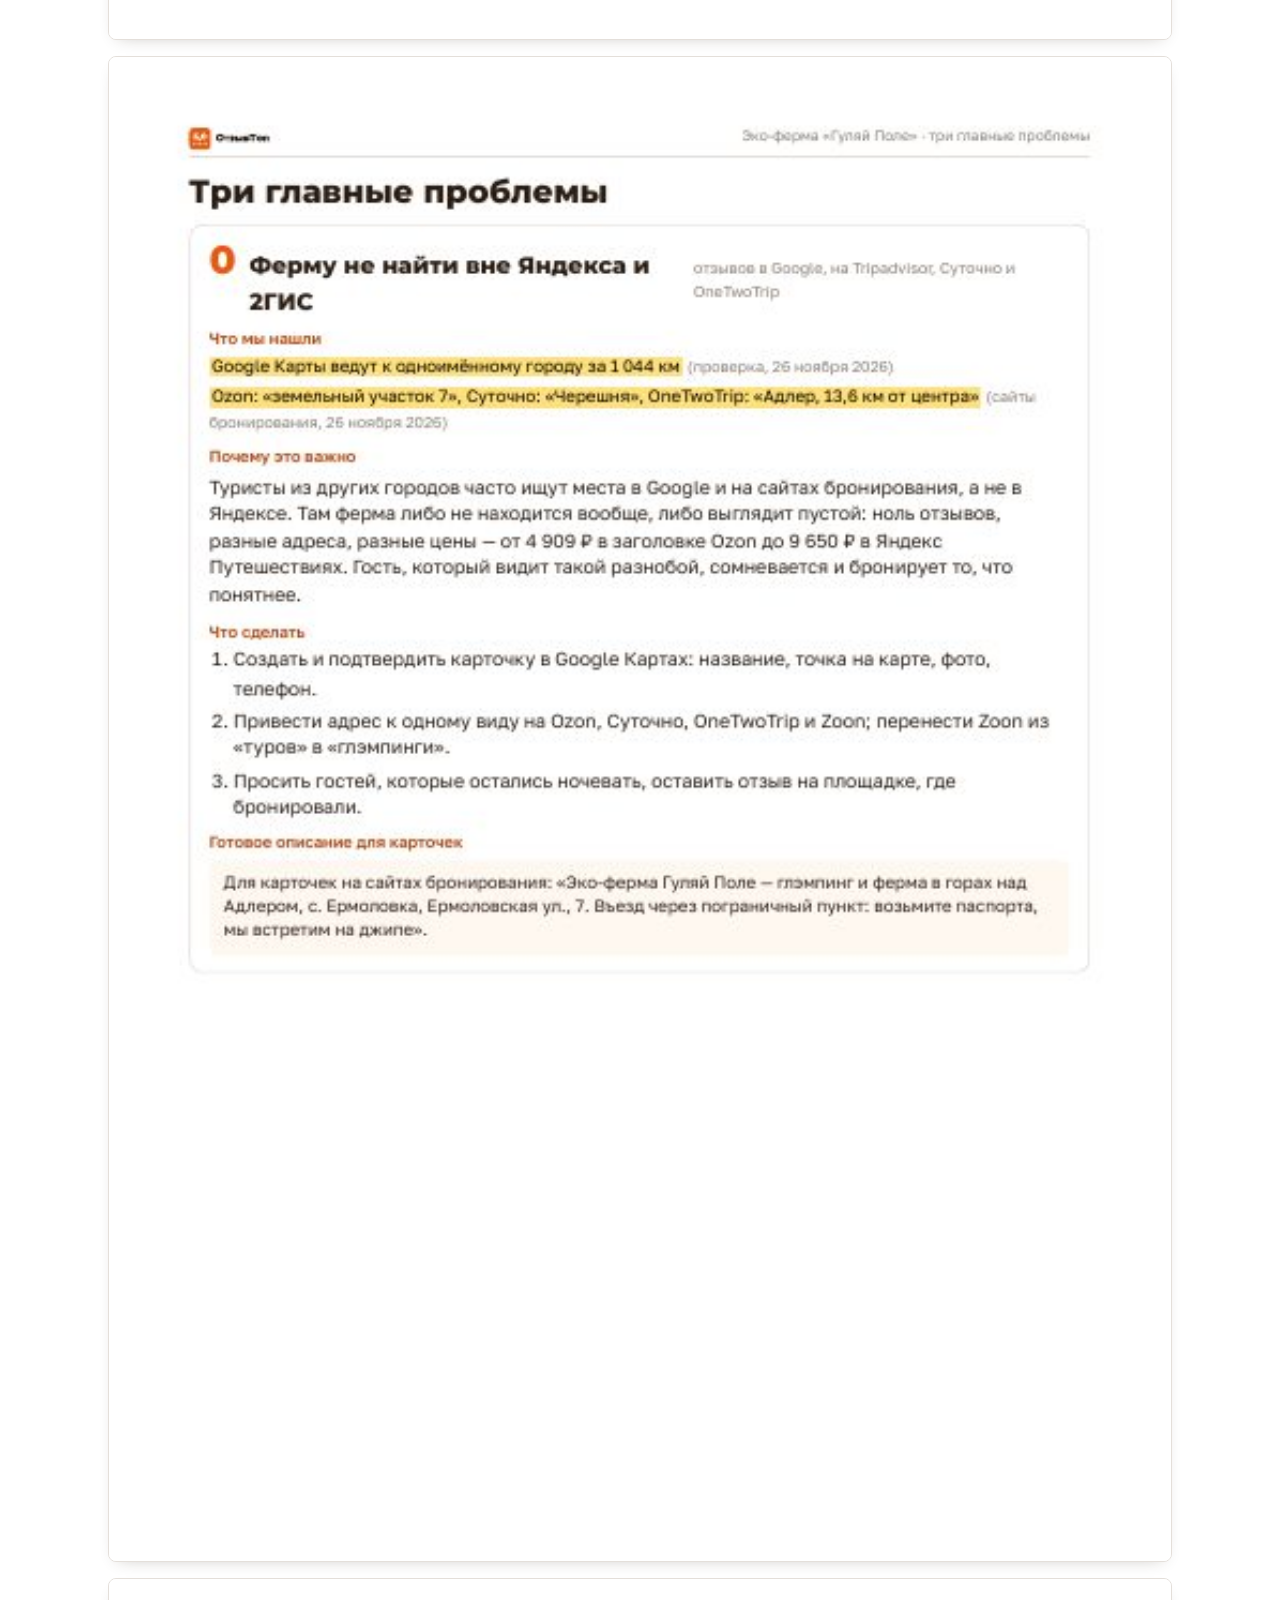
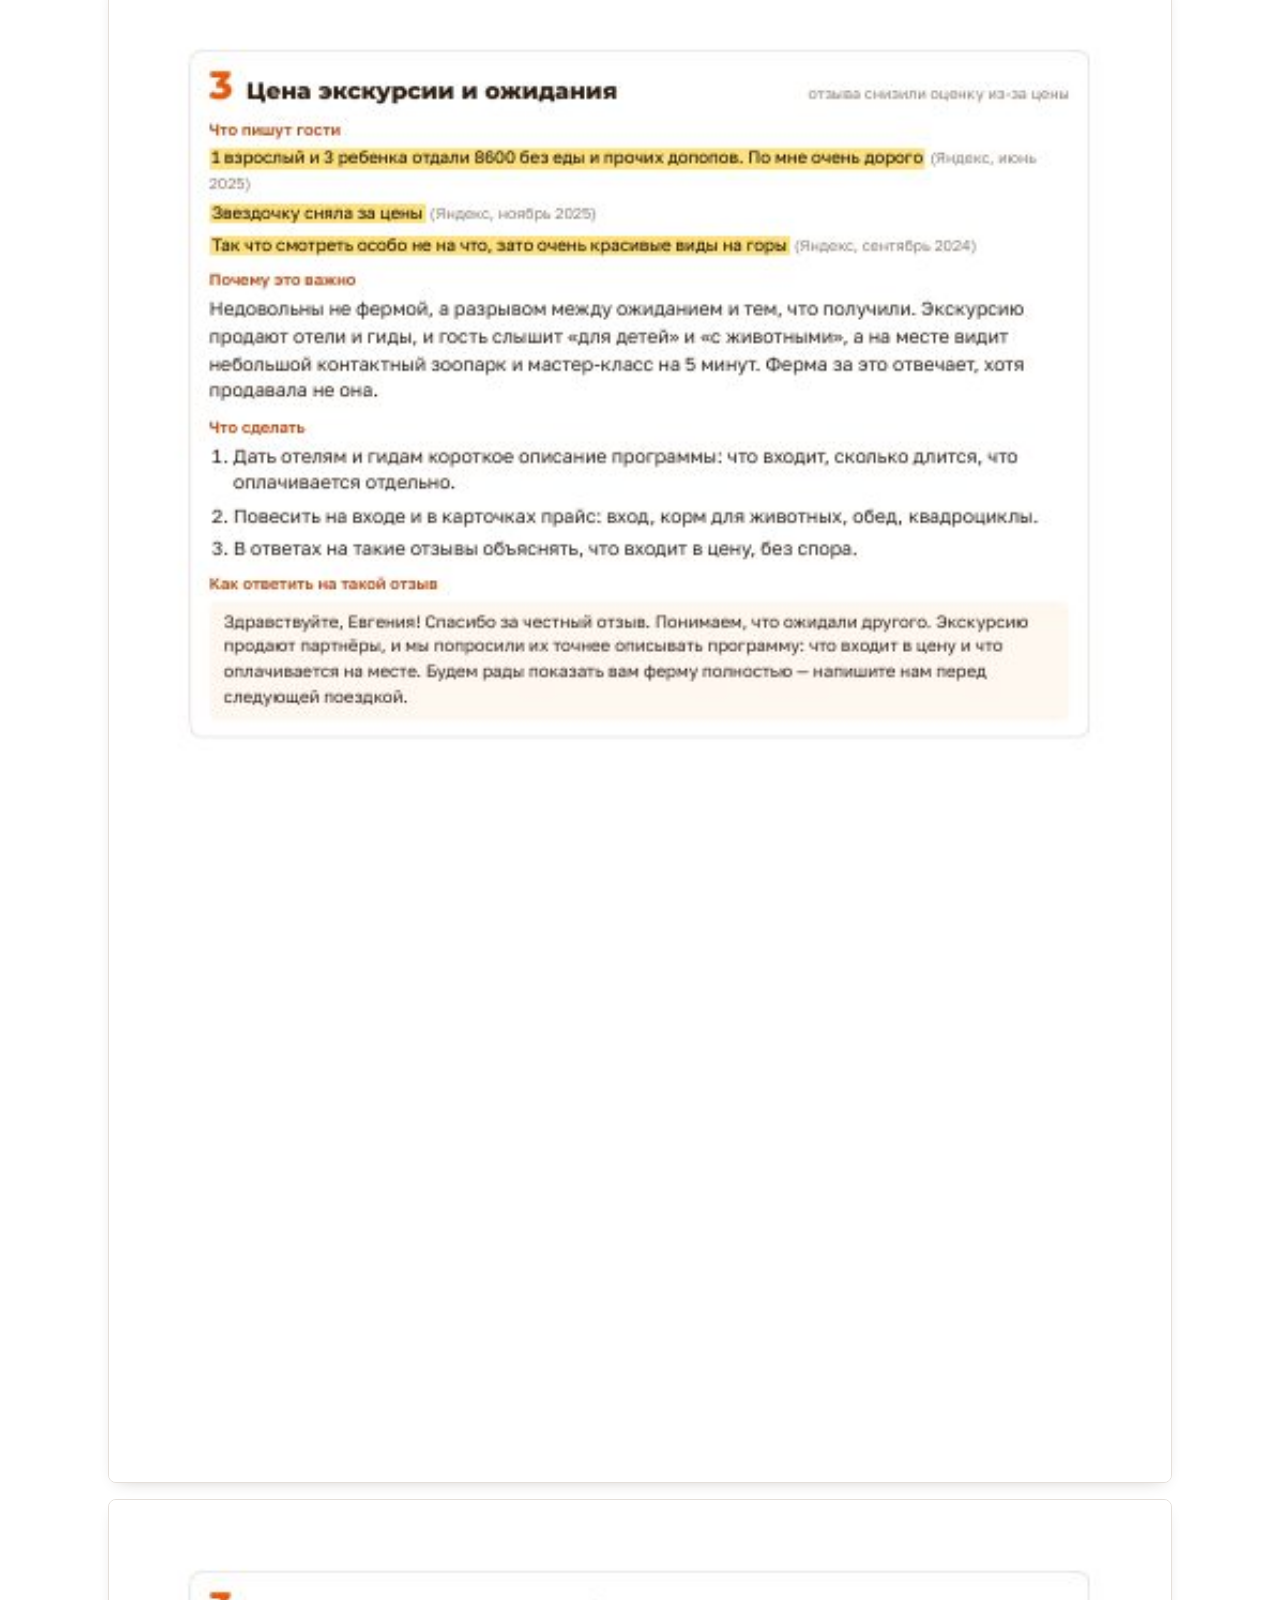
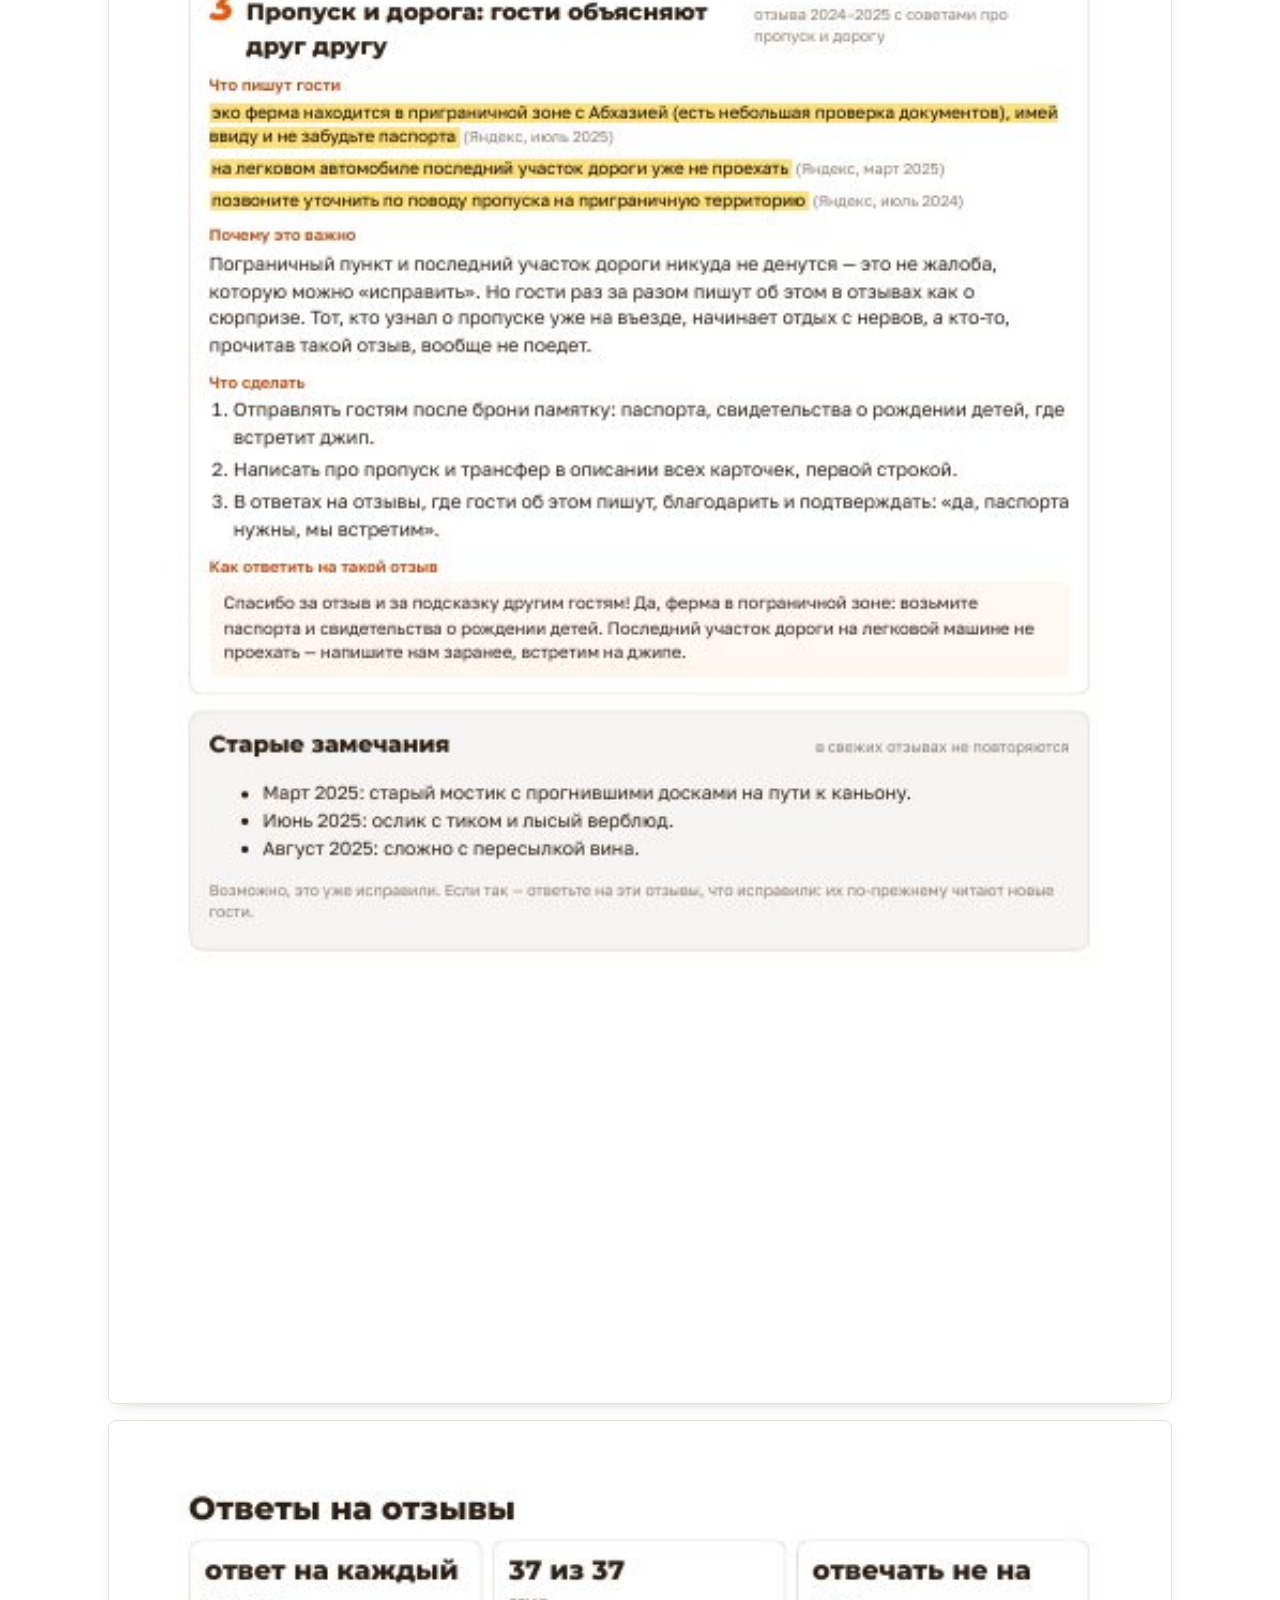
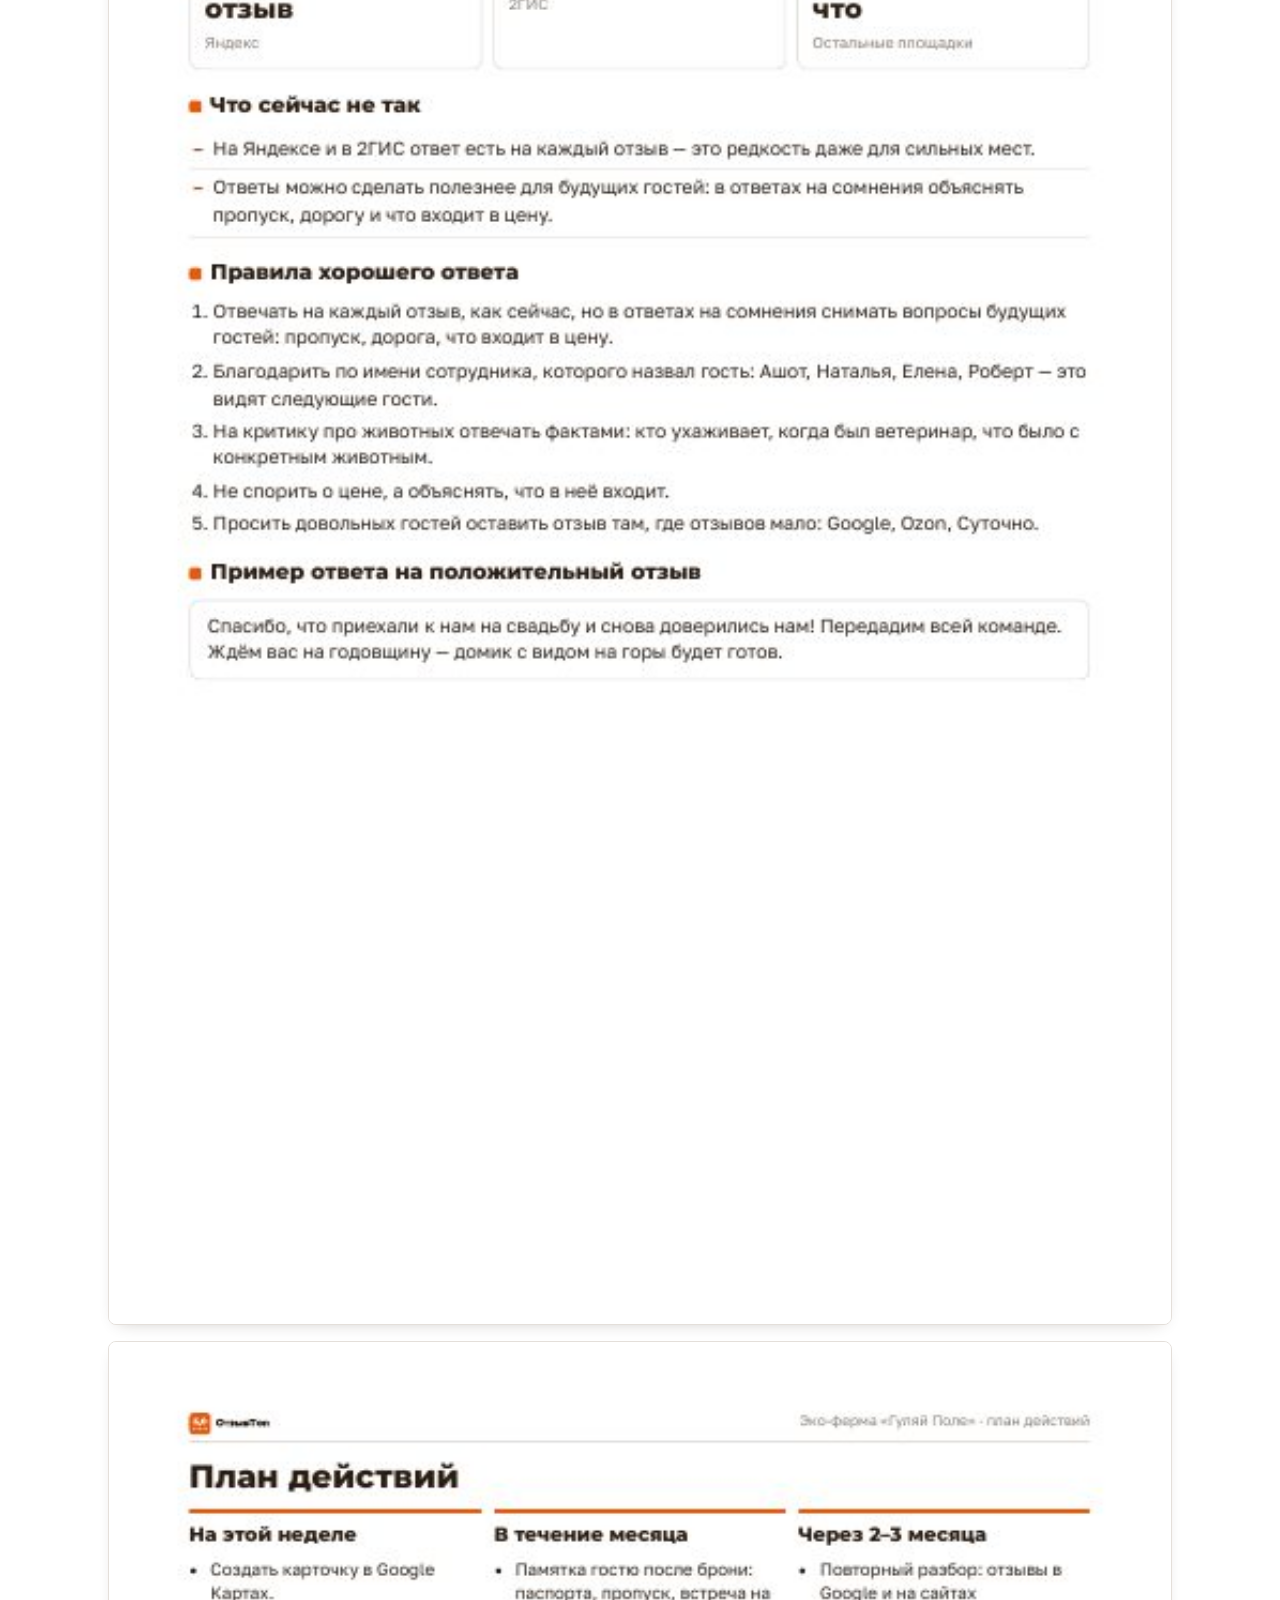
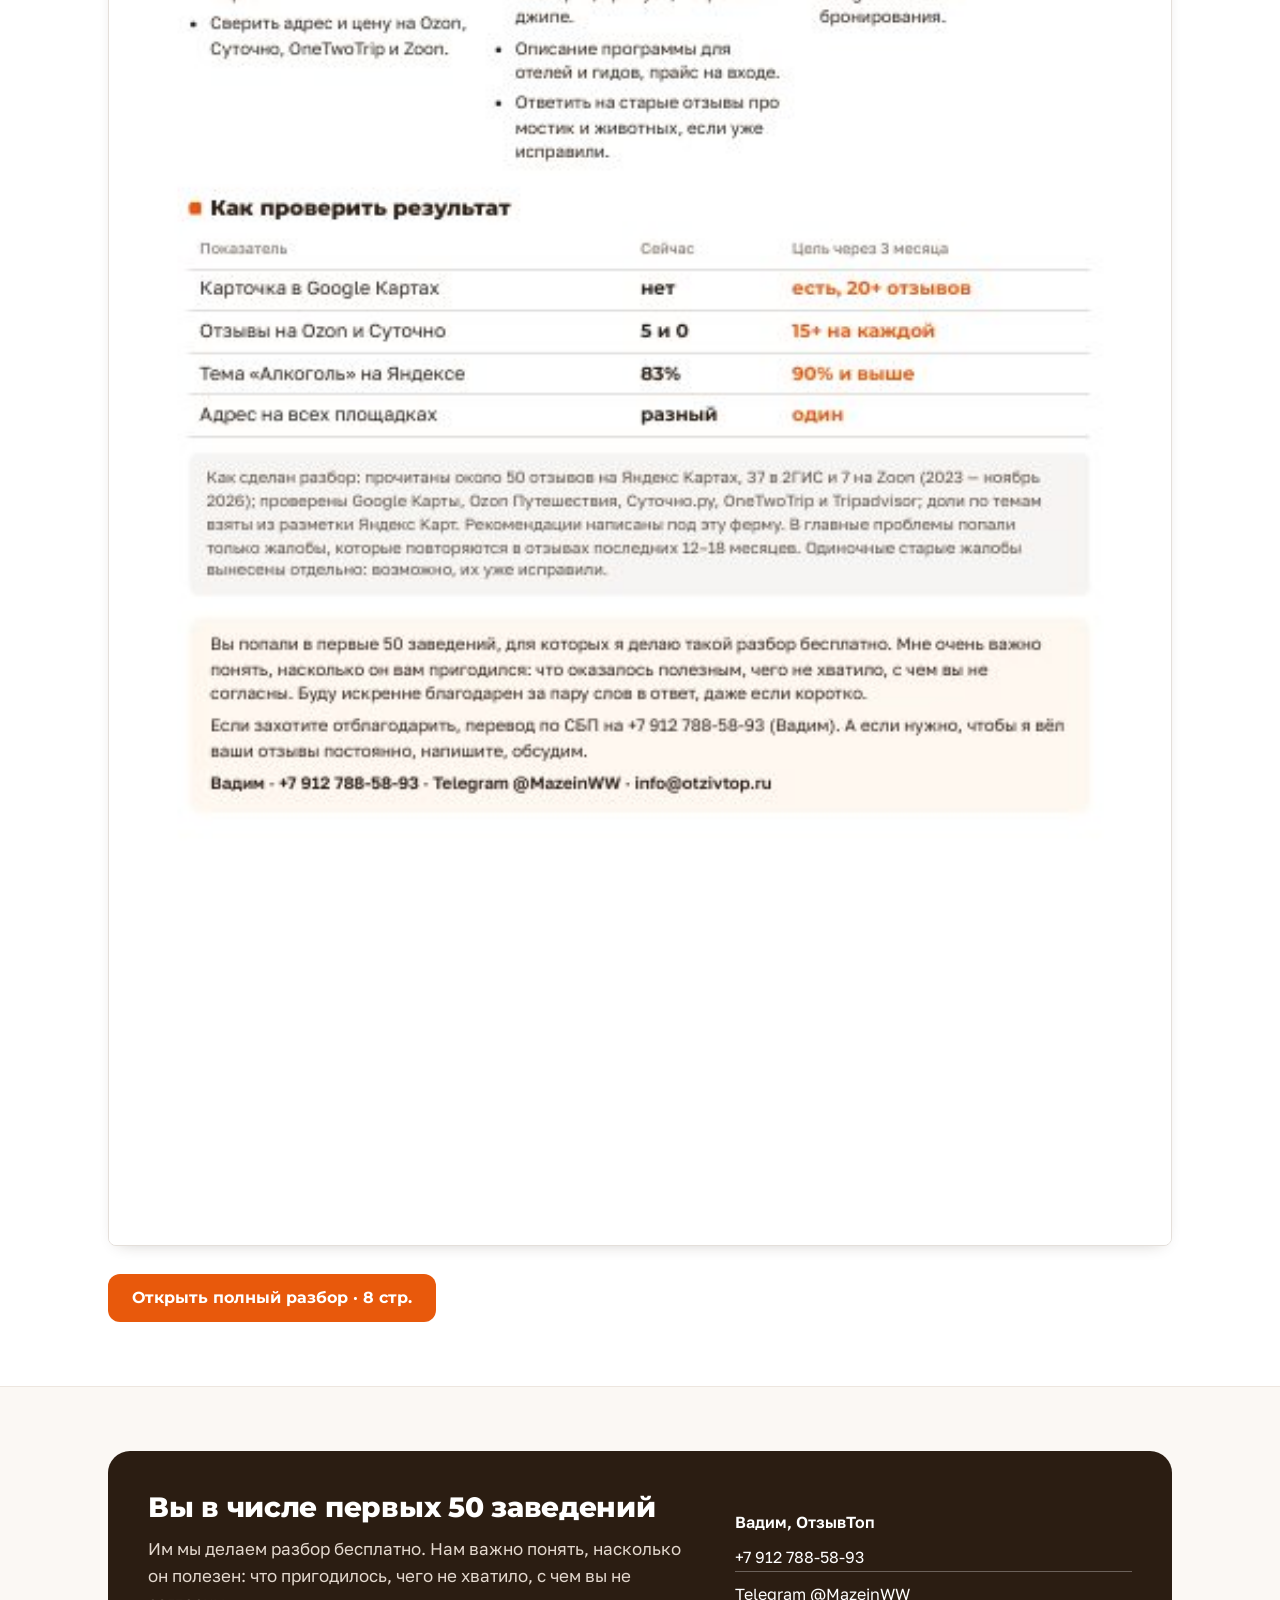
==== commit 84bc60b4: "Разборы: в главные проблемы — только повторяющиеся свежие жалобы, старые вынесены отдельно Co-Author" ====
--- a/r/88nn4f/index.html
+++ b/r/88nn4f/index.html
@@ -71,6 +71,7 @@
 .rv-prob h3{font-size:19px;line-height:1.25}
 .rv-prob blockquote{margin:6px 0 0;padding:12px 14px;background:#FFF8E0;border-left:3px solid #F2C230;border-radius:0 8px 8px 0;font-size:15px;line-height:1.45}
 .rv-prob cite{display:block;font-style:normal;font-size:12px;color:#8A7E74;margin-top:6px}
+.rv-old{margin-top:18px;background:#F4F0EB;border-radius:14px;padding:18px 22px;font-size:15px}.rv-old h3{font-size:16px;margin-bottom:6px}.rv-old ul{margin:0 0 8px;padding-left:20px}.rv-old p{margin:0;color:#6F655E}
 .rv-lock{margin-top:auto;font-size:14px;color:#B8470A;font-weight:600}
 
 .rv-bars{display:grid;gap:12px;max-width:760px}
@@ -126,7 +127,7 @@
   <h1>Эко-ферма «Гуляй Поле»</h1>
   <p class="rv-addr">Ермоловка, Ермоловская улица, 7 · отзывы за 2023 — ноябрь 2026</p>
   <p class="rv-lead">На Яндексе и в 2ГИС у «Гуляй Поля» 5,0 и ответ на каждый отзыв. Но в Google Картах фермы нет: по запросу «Гуляй поле» Google строит маршрут к одноимённому городу за 1 044 км.</p>
-  <div class="rv-acts"><a class="rv-btn" href="razbor.pdf" target="_blank" rel="noopener">Открыть полный разбор · 7 стр.</a><a class="rv-ghost" href="#plats">Смотреть кратко</a></div>
+  <div class="rv-acts"><a class="rv-btn" href="razbor.pdf" target="_blank" rel="noopener">Открыть полный разбор · 8 стр.</a><a class="rv-ghost" href="#plats">Смотреть кратко</a></div>
  </div>
  <div class="rv-stack"><a href='razbor.pdf' target='_blank' rel='noopener' aria-label='Открыть разбор, страница 1'><img src='p-2.jpg' alt='' width='300' height='424'></a><a href='razbor.pdf' target='_blank' rel='noopener' aria-label='Открыть разбор, страница 2'><img src='p-1.jpg' alt='' width='300' height='424'></a></div>
 </div></section>
@@ -138,14 +139,15 @@
 </div></section>
 
 <section class="rv-sec"><div class="in rv-two">
- <div class="rv-sum"><h2>Главное за минуту</h2><p class="rv-sub" style="margin-bottom:20px">Прочитали 95 отзывов.</p><p>«Гуляй Поле» на Яндексе и в 2ГИС — образцовая карточка: 5,0, награда «Хорошее место 2026» и ответ на каждый отзыв. Гости хвалят виды на горы, ухоженных животных, сыроварню, мороженое собственного производства и людей — Ашота, Наталью, Елену, водителей Роберта и Арсена.</p><p>Слабое место — не отзывы, а то, где ферму можно найти. В Google Картах её нет: по запросу «Гуляй поле» Google строит маршрут к одноимённому городу за 1 044 км. На Tripadvisor, Суточно и OneTwoTrip отзывов нет, а адрес и цены на сайтах бронирования расходятся.</p><p>Немногочисленные сомнения гостей — про цену экскурсии и ожидания («продавали как для детей»), состояние отдельных животных, дорогу через пограничный пункт и старый мостик к каньону.</p></div>
- <div class="rv-gb"><div class="g"><h3>Что работает</h3><ul><li>Виды на горы и тишина</li><li>Ухоженные животные, верблюдица Зухра</li><li>Сыр, мороженое, шашлык и форель</li><li>Персонал, которого гости называют по имени</li></ul></div><div class="b"><h3>Что мешает</h3><ul><li>Нет карточки в Google Картах</li><li>Цена экскурсии не совпадает с ожиданиями</li><li>Пропуск, дорога и старый мостик</li><li>Разные адреса и цены на сайтах бронирования</li></ul></div></div>
+ <div class="rv-sum"><h2>Главное за минуту</h2><p class="rv-sub" style="margin-bottom:20px">Прочитали 95 отзывов.</p><p>«Гуляй Поле» на Яндексе и в 2ГИС — образцовая карточка: 5,0, награда «Хорошее место 2026» и ответ на каждый отзыв. Гости хвалят виды на горы, ухоженных животных, сыроварню, мороженое собственного производства и людей — Ашота, Наталью, Елену, водителей Роберта и Арсена.</p><p>Слабое место — не отзывы, а то, где ферму можно найти. В Google Картах её нет: по запросу «Гуляй поле» Google строит маршрут к одноимённому городу за 1 044 км. На Tripadvisor, Суточно и OneTwoTrip отзывов нет, а адрес и цены на сайтах бронирования расходятся.</p><p>Сомнения гостей, которые повторяются, — про цену экскурсии и ожидания («продавали как для детей») и про пропуск и дорогу, о которых гости предупреждают друг друга сами. Отдельные старые замечания про мостик и животных в свежих отзывах не повторяются.</p></div>
+ <div class="rv-gb"><div class="g"><h3>Что работает</h3><ul><li>Виды на горы и тишина</li><li>Ухоженные животные, верблюдица Зухра</li><li>Сыр, мороженое, шашлык и форель</li><li>Персонал, которого гости называют по имени</li></ul></div><div class="b"><h3>Что мешает</h3><ul><li>Нет карточки в Google Картах</li><li>Цена экскурсии не совпадает с ожиданиями</li><li>Про пропуск и дорогу гости узнают из чужих отзывов</li><li>Разные адреса и цены на сайтах бронирования</li></ul></div></div>
 </div></section>
 
 <section class="rv-sec rv-white"><div class="in">
  <h2>Три главные проблемы</h2>
- <p class="rv-sub">По каждой в разборе — почему она бьёт по рейтингу, что сделать и готовый ответ на отзыв.</p>
- <div class="rv-probs"><article class='rv-prob'><span class='n'>0</span><span class='sh'>отзывов в Google, на Tripadvisor, Суточно и OneTwoTrip</span><h3>Ферму не найти вне Яндекса и 2ГИС</h3><blockquote>Google Карты ведут к одноимённому городу за 1 044 км<cite>проверка, 26 ноября 2026</cite></blockquote><span class='rv-lock'>Что сделать и готовый ответ — в разборе</span></article><article class='rv-prob'><span class='n'>3</span><span class='sh'>отзыва снизили оценку из-за цены</span><h3>Цена экскурсии и ожидания</h3><blockquote>1 взрослый и 3 ребенка отдали 8600 без еды и прочих допопов. По мне очень дорого<cite>Яндекс, июнь 2025</cite></blockquote><span class='rv-lock'>Что сделать и готовый ответ — в разборе</span></article><article class='rv-prob'><span class='n'>4</span><span class='sh'>отзыва с конкретными замечаниями</span><h3>Животные, дорога и мостик</h3><blockquote>Не поняли что было с осликом, он дёргался как будто тик. Даже дети переживали.<cite>Яндекс, июнь 2025</cite></blockquote><span class='rv-lock'>Что сделать и готовый ответ — в разборе</span></article></div>
+ <p class="rv-sub">Только то, что повторяется в свежих отзывах. По каждой в разборе — почему она бьёт по рейтингу, что сделать и готовый ответ.</p>
+ <div class="rv-probs"><article class='rv-prob'><span class='n'>0</span><span class='sh'>отзывов в Google, на Tripadvisor, Суточно и OneTwoTrip</span><h3>Ферму не найти вне Яндекса и 2ГИС</h3><blockquote>Google Карты ведут к одноимённому городу за 1 044 км<cite>проверка, 26 ноября 2026</cite></blockquote><span class='rv-lock'>Что сделать и готовый ответ — в разборе</span></article><article class='rv-prob'><span class='n'>3</span><span class='sh'>отзыва снизили оценку из-за цены</span><h3>Цена экскурсии и ожидания</h3><blockquote>1 взрослый и 3 ребенка отдали 8600 без еды и прочих допопов. По мне очень дорого<cite>Яндекс, июнь 2025</cite></blockquote><span class='rv-lock'>Что сделать и готовый ответ — в разборе</span></article><article class='rv-prob'><span class='n'>3</span><span class='sh'>отзыва 2024–2025 с советами про пропуск и дорогу</span><h3>Пропуск и дорога: гости объясняют друг другу</h3><blockquote>эко ферма находится в приграничной зоне с Абхазией (есть небольшая проверка документов), имей ввиду и не забудьте паспорта<cite>Яндекс, июль 2025</cite></blockquote><span class='rv-lock'>Что сделать и готовый ответ — в разборе</span></article></div>
+ <div class='rv-old'><h3>Старые замечания — в свежих отзывах не повторяются</h3><ul><li>Март 2025: старый мостик с прогнившими досками на пути к каньону.</li><li>Июнь 2025: ослик с тиком и лысый верблюд.</li><li>Август 2025: сложно с пересылкой вина.</li></ul><p>Возможно, это уже исправили. Тогда стоит ответить на эти отзывы — их всё ещё читают новые гости.</p></div>
 </div></section>
 
 <section class="rv-sec"><div class="in">
@@ -157,8 +159,8 @@
 <section class="rv-sec rv-white"><div class="in">
  <h2>Что внутри полного разбора</h2>
  <p class="rv-sub">Цитаты гостей, план на неделю, месяц и три месяца, готовые ответы на отзывы и цифры, по которым видно результат.</p>
- <div class="rv-pages"><a href='razbor.pdf' target='_blank' rel='noopener' aria-label='Страница 1'><img src='p-1.jpg' alt='Страница 1 разбора' loading='lazy' width='140' height='198'></a><a href='razbor.pdf' target='_blank' rel='noopener' aria-label='Страница 2'><img src='p-2.jpg' alt='Страница 2 разбора' loading='lazy' width='140' height='198'></a><a href='razbor.pdf' target='_blank' rel='noopener' aria-label='Страница 3'><img src='p-3.jpg' alt='Страница 3 разбора' loading='lazy' width='140' height='198'></a><a href='razbor.pdf' target='_blank' rel='noopener' aria-label='Страница 4'><img src='p-4.jpg' alt='Страница 4 разбора' loading='lazy' width='140' height='198'></a><a href='razbor.pdf' target='_blank' rel='noopener' aria-label='Страница 5'><img src='p-5.jpg' alt='Страница 5 разбора' loading='lazy' width='140' height='198'></a><a href='razbor.pdf' target='_blank' rel='noopener' aria-label='Страница 6'><img src='p-6.jpg' alt='Страница 6 разбора' loading='lazy' width='140' height='198'></a><a href='razbor.pdf' target='_blank' rel='noopener' aria-label='Страница 7'><img src='p-7.jpg' alt='Страница 7 разбора' loading='lazy' width='140' height='198'></a></div>
- <a class="rv-btn" href="razbor.pdf" target="_blank" rel="noopener">Открыть полный разбор · 7 стр.</a>
+ <div class="rv-pages"><a href='razbor.pdf' target='_blank' rel='noopener' aria-label='Страница 1'><img src='p-1.jpg' alt='Страница 1 разбора' loading='lazy' width='140' height='198'></a><a href='razbor.pdf' target='_blank' rel='noopener' aria-label='Страница 2'><img src='p-2.jpg' alt='Страница 2 разбора' loading='lazy' width='140' height='198'></a><a href='razbor.pdf' target='_blank' rel='noopener' aria-label='Страница 3'><img src='p-3.jpg' alt='Страница 3 разбора' loading='lazy' width='140' height='198'></a><a href='razbor.pdf' target='_blank' rel='noopener' aria-label='Страница 4'><img src='p-4.jpg' alt='Страница 4 разбора' loading='lazy' width='140' height='198'></a><a href='razbor.pdf' target='_blank' rel='noopener' aria-label='Страница 5'><img src='p-5.jpg' alt='Страница 5 разбора' loading='lazy' width='140' height='198'></a><a href='razbor.pdf' target='_blank' rel='noopener' aria-label='Страница 6'><img src='p-6.jpg' alt='Страница 6 разбора' loading='lazy' width='140' height='198'></a><a href='razbor.pdf' target='_blank' rel='noopener' aria-label='Страница 7'><img src='p-7.jpg' alt='Страница 7 разбора' loading='lazy' width='140' height='198'></a><a href='razbor.pdf' target='_blank' rel='noopener' aria-label='Страница 8'><img src='p-8.jpg' alt='Страница 8 разбора' loading='lazy' width='140' height='198'></a></div>
+ <a class="rv-btn" href="razbor.pdf" target="_blank" rel="noopener">Открыть полный разбор · 8 стр.</a>
 </div></section>
 
 <section class="rv-sec"><div class="in">
